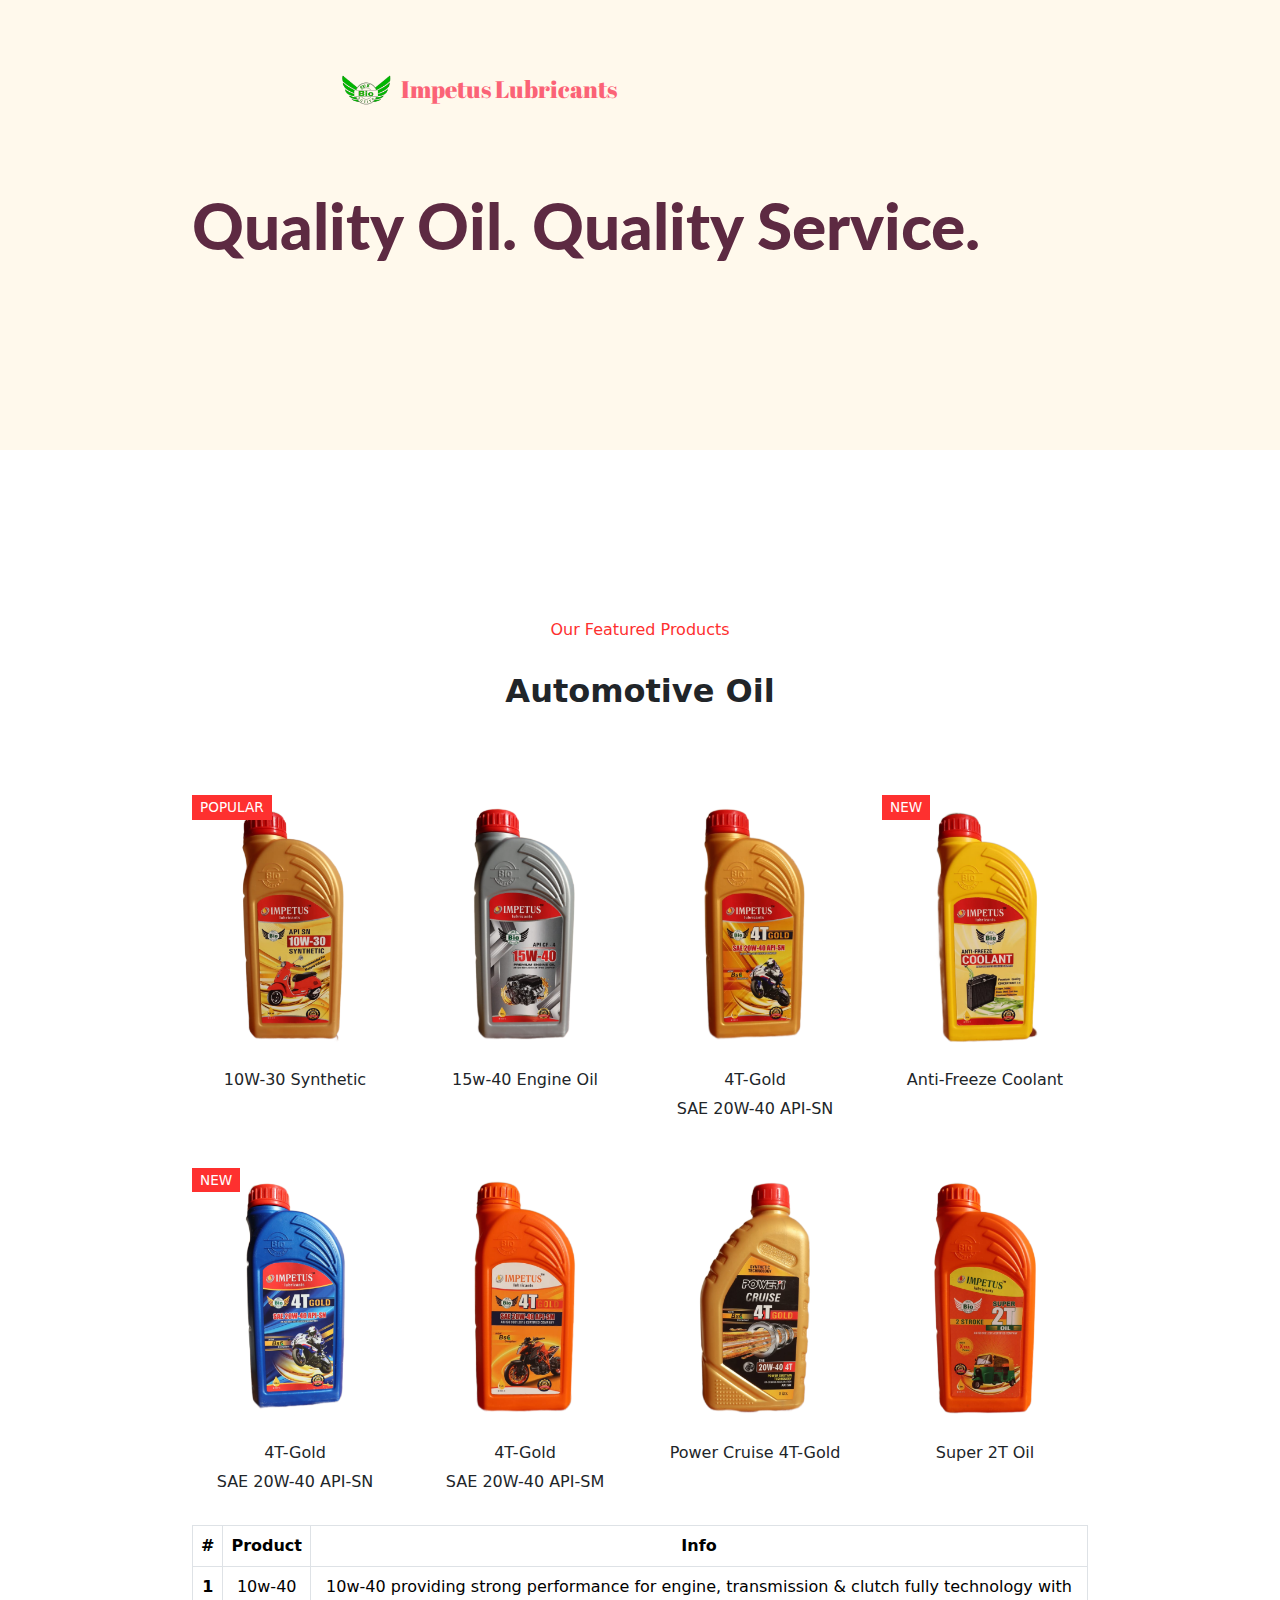
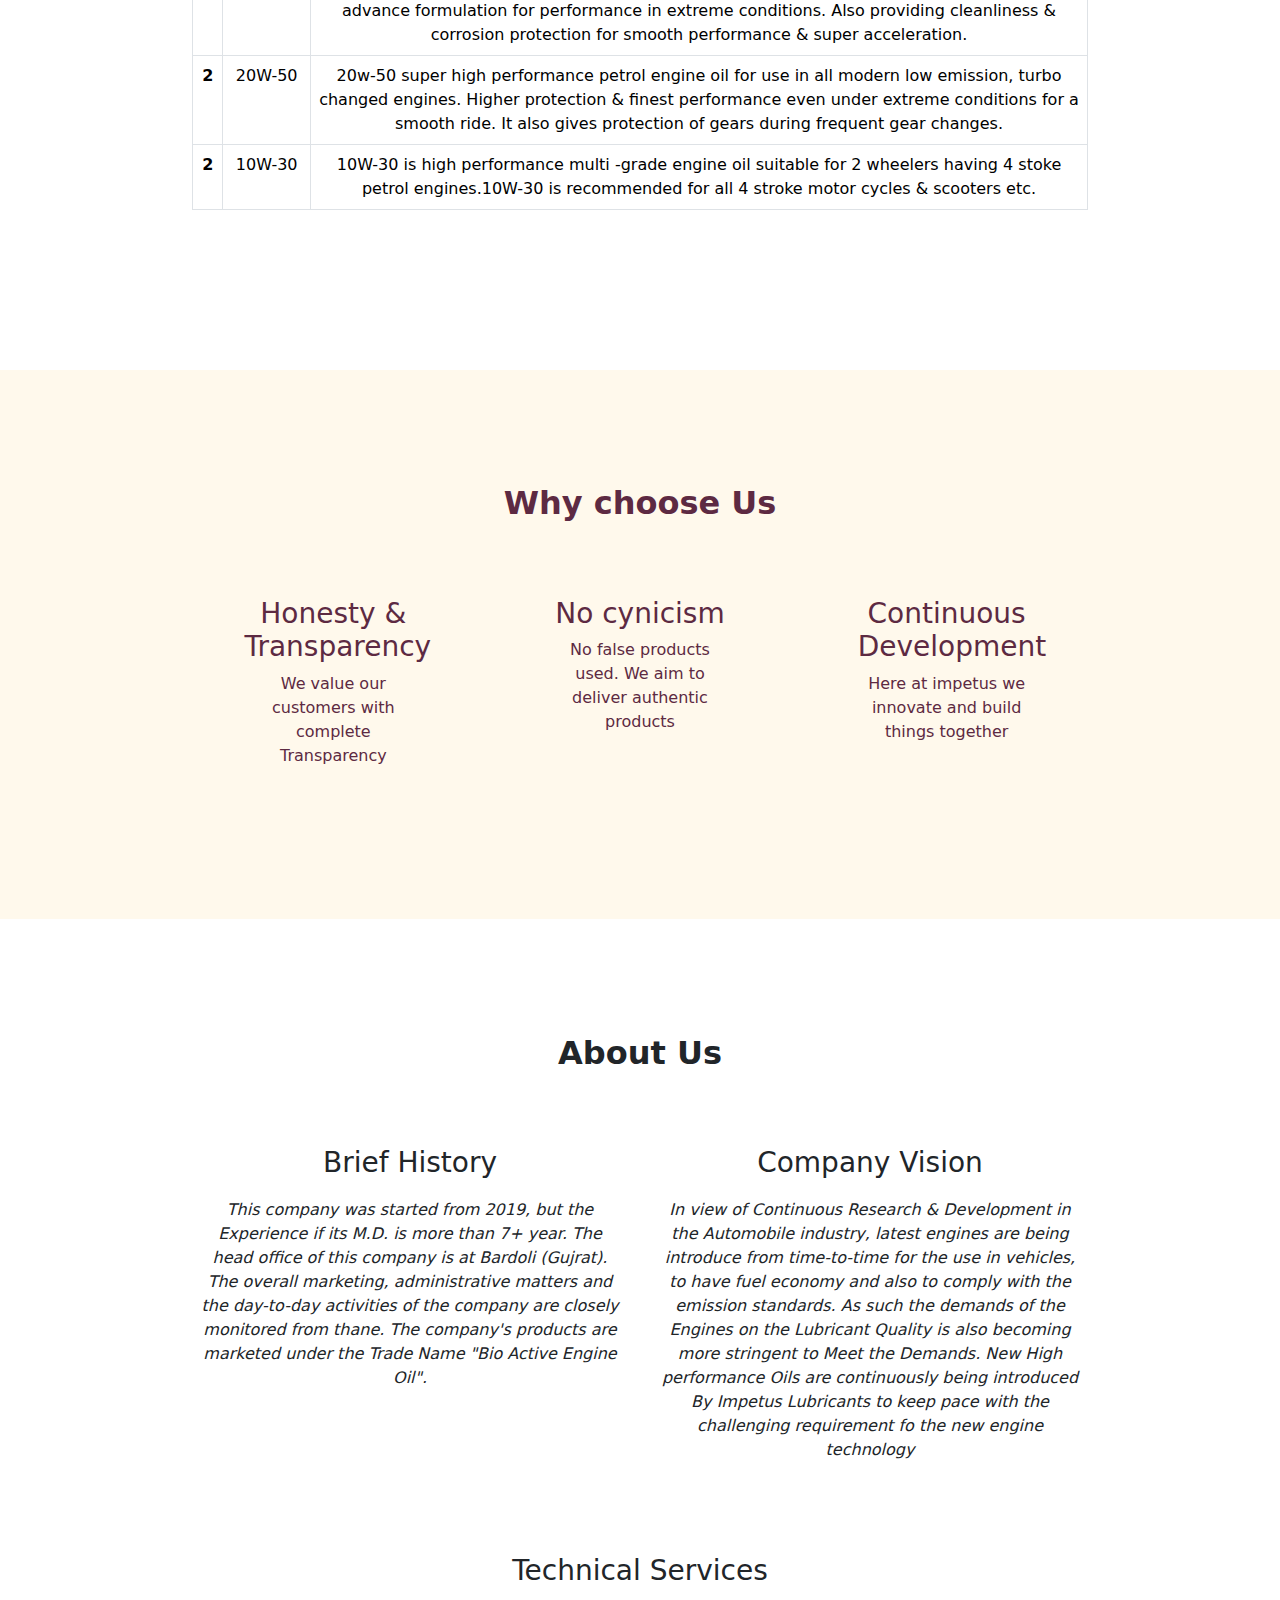
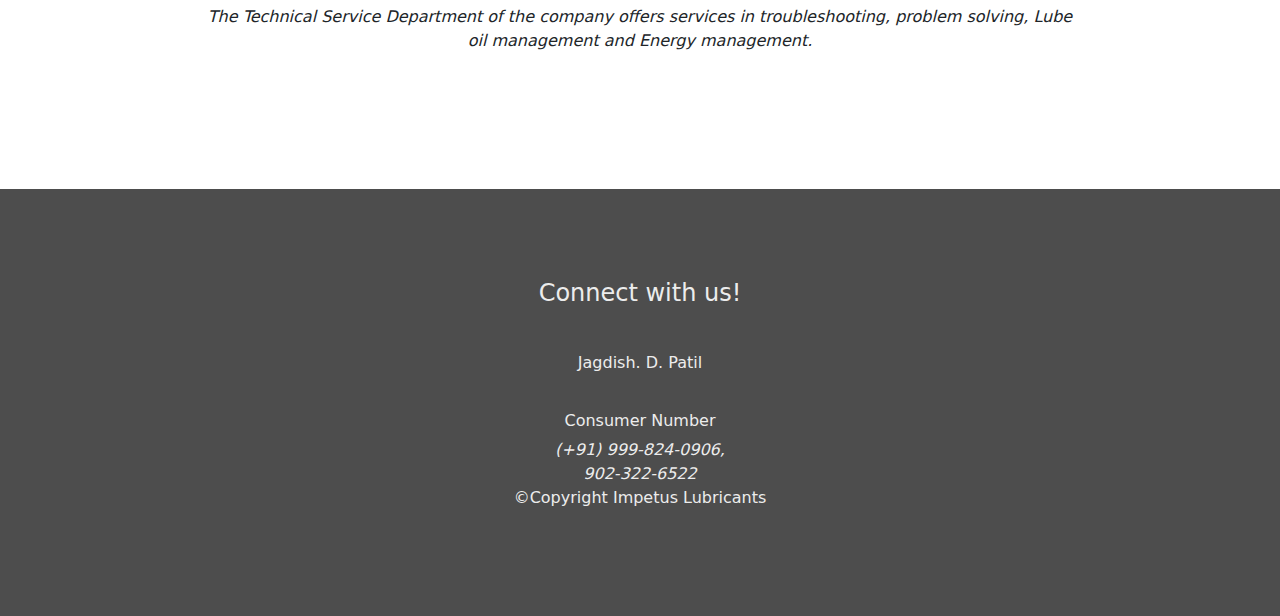
==== index.html @ 3443af62 "changed table" ====
<!DOCTYPE html>
<html lang="en">

<head>
  <meta charset="UTF-8">
  <meta http-equiv="X-UA-Compatible" content="IE=edge">
  <meta name="viewport" content="width=device-width, initial-scale=1.0">

  <!-- Favicon -->
  <link rel="shortcut icon" type="ico" href="./images/logo/favicon.ico" />
  <!-- Bootstrap -->
  <link rel="stylesheet" href="https://cdn.jsdelivr.net/npm/bootstrap@5.2.1/dist/css/bootstrap.min.css">
  <script src="https://cdn.jsdelivr.net/npm/bootstrap@5.2.1/dist/js/bootstrap.bundle.min.js"
    integrity="sha384-u1OknCvxWvY5kfmNBILK2hRnQC3Pr17a+RTT6rIHI7NnikvbZlHgTPOOmMi466C8"
    crossorigin="anonymous"></script>

  <!-- fontawesome -->
  <link rel="stylesheet" href="https://cdnjs.cloudflare.com/ajax/libs/font-awesome/6.2.0/css/all.min.css"
    integrity="sha512-xh6O/CkQoPOWDdYTDqeRdPCVd1SpvCA9XXcUnZS2FmJNp1coAFzvtCN9BmamE+4aHK8yyUHUSCcJHgXloTyT2A=="
    crossorigin="anonymous" referrerpolicy="no-referrer" />


  <!-- Google Fonts -->
  <link rel="preconnect" href="https://fonts.googleapis.com">
  <link rel="preconnect" href="https://fonts.gstatic.com" crossorigin>
  <link
    href="https://fonts.googleapis.com/css2?family=Abril+Fatface&family=Lato:ital,wght@0,400;0,900;1,700;1,900&display=swap"
    rel="stylesheet">

  <!-- Css -->
  <link rel="stylesheet" href="css/style.css">

  <!-- Title -->
  <title>Impetus Lubricants</title>
</head>

<body>
  <!-- Title Section -->
  <section class="colored-section" id="title">
    <!-- NavBar -->
    <div class="container-fluid title-container">
      <nav class="navbar navbar-expand-lg row">
        <div class="col-md-8 col-10">
          <a class="navbar-brand" href="#">
            <img class="logo" src="images/logo/removedbg_impetus.png" alt="Logo" width="50" height="50"
              class="d-inline-block align-text-top">
            Impetus Lubricants
          </a>
        </div>
        <div class="col-md-4 col-2">
          <button class="navbar-toggler" type="button" data-bs-toggle="collapse"
            data-bs-target="#navbarSupportedContent" aria-controls="navbarSupportedContent" aria-expanded="false"
            aria-label="Toggle navigation">
            <span class="navbar-toggler-icon"></span>
          </button>
        </div>
        <div class="collapse navbar-collapse" id="navbarSupportedContent">
          <ul class="navbar-nav ms-auto " href="#">
            <!-- <li class="nav-item">
              <a class="nav-link medium-headings" href="./subpages/allProducts.html">All Products</a>
            </li> -->
            <li class="nav-item">
              <a class="nav-link" href="#about">About Us</a>
            </li>
            <li class="nav-item">
              <a class="nav-link" href="#footer">Contact</a>
            </li>
          </ul>
        </div>
      </nav>
    </div>

    <div id="head" class="container-fluid">
      <!-- Headline -->
      <div class="row">
        <div id="titleLine" class="col-md-12 big-headings">Quality Oil. Quality Service.</div>
      </div>
    </div>
  </section>

  <!-- Products -->
  <section class="section-products" id="products">
    <!-- vehicles -->
    <div id="auto" class="container-fluid vehicles">
      <div class="row justify-content-center text-center">
        <div class="col-md-8 col-lg-6">
          <div class="header">
            <h3>Our Featured Products</h3>
            <h2 class="medium-headings title-headings">Automotive Oil</h2>
          </div>
        </div>
      </div>
      <div class="row product-section">
        <!-- Single Product -->
        <div class="col-md-6 col-lg-3 col-xl-3 col-6">
          <div id="product-1" class="single-product">
            <div class="part-1">
              <span class="new">Popular</span>
            </div>
            <div class="part-2">
              <h3 class="product-title">10W-30 Synthetic</h3>
              <!-- <h4 class="product-old-price">$79.99</h4>
              <h4 class="product-price">$49.99</h4> -->
            </div>
          </div>
        </div>

        <!-- Single Product -->
        <div class="col-md-6 col-lg-3 col-xl-3 col-6">
          <div id="product-2" class="single-product">
            <div class="part-1">

            </div>
            <div class="part-2">
              <h3 class="product-title">15w-40 Engine Oil</h3>
              <!-- <h4 class="product-price">$49.99</h4> -->
            </div>
          </div>
        </div>

        <!-- Single Product -->
        <div class="col-md-6 col-lg-3 col-xl-3 col-6">
          <div id="product-3" class="single-product">
            <div class="part-1">
              <!-- <img class = "card-img" src="images/products/4T gold.jpg" alt=""> -->
            </div>
            <div class="part-2">
              <h3 class="product-title">4T-Gold</h3>
              <!-- <h4 class="product-old-price">$79.99</h4> -->
              <h4 class="product-price">SAE 20W-40 API-SN</h4>
            </div>
          </div>
        </div>

        <!-- Single Product -->
        <div class="col-md-6 col-lg-3 col-xl-3 col-6">
          <div id="product-4" class="single-product">
            <div class="part-1">
              <span class="new">new</span>

            </div>
            <div class="part-2">
              <h3 class="product-title">Anti-Freeze Coolant</h3>
              <!-- <h4 class="product-price">$49.99</h4> -->
            </div>
          </div>
        </div>

        <!-- Single Product -->
        <div class="col-md-6 col-lg-3 col-xl-3 col-6">
          <div id="product-5" class="single-product">
            <div class="part-1">
              <span class="new">new</span>

            </div>
            <div class="part-2">
              <h3 class="product-title">4T-Gold</h3>
              <h4 class="product-price">SAE 20W-40 API-SN</h4>
            </div>
          </div>
        </div>

        <!-- Single Product -->
        <div class="col-md-6 col-lg-3 col-xl-3 col-6">
          <div id="product-6" class="single-product">
            <div class="part-1">

            </div>
            <div class="part-2">
              <h3 class="product-title">4T-Gold</h3>
              <h4 class="product-price">SAE 20W-40 API-SM</h4>
            </div>
          </div>
        </div>

        <!-- Single Product -->
        <div class="col-md-6 col-lg-3 col-xl-3 col-6">
          <div id="product-7" class="single-product">
            <div class="part-1">

            </div>
            <div class="part-2">
              <h3 class="product-title">Power Cruise 4T-Gold</h3>
              <!-- <h4 class="product-price">$49.99</h4> -->
            </div>
          </div>
        </div>

        <!-- Single Product -->
        <div class="col-md-6 col-lg-3 col-xl-3 col-6">
          <div id="product-8" class="single-product">
            <div class="part-1">

            </div>
            <div class="part-2">
              <h3 class="product-title">Super 2T Oil</h3>
              <!-- <h4 class="product-price">$49.99</h4>/ -->
            </div>
          </div>
        </div>


      </div>
      
      <div class="noImgProducts">
        <table class="table table-bordered">
          <thead>
            <tr>
              <th scope="col">#</th>
              <th scope="col">Product</th>
              <th scope="col">Info</th>
              
            </tr>
          </thead>
          <tbody>
            <tr>
              <th scope="row">1</th>
              <td>10w-40</td>
              <td>10w-40 providing strong performance for engine,
                transmission & clutch fully technology with advance
                formulation for performance in extreme conditions.
                Also providing cleanliness & corrosion protection for
                smooth performance & super acceleration. </td>
              
            </tr>
            <tr>
              <th scope="row">2</th>
              <td>20W-50</td>
              <td>20w-50 super high performance petrol engine oil for
                use in all modern low emission, turbo changed
                engines. Higher protection & finest performance
                even under extreme conditions for a smooth ride. It
                also gives protection of gears during frequent gear
                changes.</td>
              
            </tr>
            <tr>
              <th scope="row">2</th>
              <td>10W-30</td>
              <td>10W-30 is high performance multi -grade engine oil
                suitable for 2 wheelers having 4 stoke petrol
                engines.10W-30 is recommended for all 4 stroke
                motor cycles & scooters etc.
                </td>
              
            </tr>
          
          </tbody>
        </table>
      </div>
  </section>

  <!-- Features -->
  <section class="colored-section" id="features">
    <div class="container-fluid">
      <div class="row">
        <h2 class="medium-headings title-headings">Why choose Us</h2>
      </div>
      <div class="row">
        <div class="feature-box col-md-4">
          <i class="fa-solid fa-handshake features-icon fa-4x"></i>
          <h3 class="feature-title feature-heading">Honesty & Transparency</h3>
          <p>We value our customers with complete Transparency</p>
        </div>
        <div class="feature-box col-md-4 ">
          <i class="fa-solid fa-circle-check features-icon fa-4x"></i>
          <h3 class="feature-title feature-heading">No cynicism</h3>
          <p>No false products used. We aim to deliver authentic products</p>
        </div>
        <div class="feature-box col-md-4">
          <i class="fa-solid fa-recycle features-icon fa-4x"></i>
          <h3 class="feature-title feature-heading">Continuous Development</h3>
          <p>Here at impetus we innovate and build things together</p>
        </div>
      </div>
    </div>

  </section>

  <!-- About Us -->

  <section class="white-section" id="about">
    <div class="container-fluid">
      <h2 class="medium-headings title-headings">About Us</h2>
      <div class="row">
        <div class="about-box col-md-6">
          <h3 class="about-title">Brief History</h3>
          <em>This company was started from 2019, but the Experience if its M.D. is more than 7+ year. The head office
            of this company is at Bardoli (Gujrat). The overall marketing, administrative matters and the day-to-day
            activities of the company are closely monitored from thane. The company's products are marketed under the
            Trade Name "Bio Active Engine Oil".
          </em>
        </div>
        <div class="about-box col-md-6">
          <h3 class="about-title">Company Vision</h3>
          <em>
            In view of Continuous Research & Development in the Automobile industry, latest engines are being introduce
            from time-to-time for the use in vehicles, to have fuel economy and also to comply with the emission
            standards. As such the demands of the Engines on the Lubricant Quality is also becoming more stringent to
            Meet the Demands. New High performance Oils are continuously being introduced By Impetus Lubricants to keep
            pace with the challenging requirement fo the new engine technology
          </em>
        </div>
        <div class="about-box col-md-12">
          <h3 class="about-title">Technical Services</h3>
          <em>
            The Technical Service Department of the company offers services in troubleshooting, problem solving, Lube
            oil management and Energy management.
          </em>
        </div>
      </div>
    </div>
  </section>


  <!-- Footer -->

  <footer id="footer">
    <div class="container-fluid">
      <h4>Connect with us!</h4>
      <div class="mdname">Jagdish. D. Patil</div>
        <div class="phone">
          <h6>Consumer Number</h2>
            <em> <i class="fa-solid fa-phone footerIco"></i>(+91) 999-824-0906, <br>902-322-6522</em>
            
        </div>

        <i class="fa-brands fa-twitter footerIco"></i>
        <i class="fa-brands fa-facebook footerIco"></i>
        <i class="fa-brands fa-instagram footerIco"></i>
        <i class="fa-solid fa-envelope footerIco"></i>
        <p>©Copyright Impetus Lubricants</p>
    </div>
  </footer>



</body>

</html>
---- css/style.css ----
body {
    text-align: center;
}

/* Navbar Brand */
.logo{
    margin: 0 10px 0 0; 
}
#logotext{
    font-family: 'Abril Fatface', cursive;
    font-size: 1.5rem;
    color: #FB6376;
    display: flex;
    justify-content: center;
    align-items: center;
}
.nav-ele{
    padding: 0;
    display: flex;
    justify-content: center;
    align-items: center;
}
.navbar-brand {
    font-family: 'Abril Fatface', cursive;
    font-size: 1.5rem;
    display: flex;
    justify-content: center;
    align-items: center;
    color: #FB6376;
}

.nav-item {
    text-align: left;
    /* padding: 0 30px 0 30px; */
    font-weight: 600;
}

/* Navbar Button */
.navbar-toggler{
    margin: 0 0 0 10px;
}

/* Headings */
.big-headings {
    font-family: 'Lato', sans-serif;
    font-weight: 900;
    font-size: 4rem;
    /* font-style: italic; */
    color: #5D2A42;
}

.medium-headings {
    font-size: 2rem;
    font-weight: 600;
}

/* Most medium headings are also title headings */
.title-headings{
    padding: 25px 10px 20px;
}

.small-headings {
    font-size: 1rem;
}

/* Title */
#title {
    height: 50vh;
    
}

#titleLine {
    text-align: left;
}

/* Head */

#head .container-fluid{
    padding: 0 15% 0;
}

/* Container */
.container-fluid {
    padding: 7% 15%;
}

#head.container-fluid{
    padding: 0 15%;
}

/* Title container-fluid */

.title-container{
    padding: 4% 15%;
}


/* Sections */
.colored-section {
    background-color: #FFF9EC;
    color: #5d2a42;
}

.white-section {
    
}

/* Products */
a,
a:hover {
    text-decoration: none;
    color: inherit;
}

.section-products {
    padding: 80px 0 54px;
}

.section-products .header {
    margin-bottom: 50px;
}

.section-products .header h3 {
    font-size: 1rem;
    color: #fe302f;
    font-weight: 500;
}
/* 
.section-products .header h2 {
font-size: 2.2rem;
font-weight: 400;
color: #444444;
} */

.section-products .single-product {
    margin-bottom: 26px;
}

.section-products .single-product .part-1 {
    position: relative;
    height: 290px;
    max-height: 290px;
    /* margin-bottom: 20px;  */
    overflow: hidden;
}

.section-products .single-product .part-1::before {
    position: absolute;
    content: "";
    top: 0;
    left: 0;
    width: 100%;
    height: 100%;
    z-index: -1;
    transition: all 0.3s;
}

.section-products .single-product:hover .part-1::before {
    transform: scale(1.2, 1.2);
    /*rotate(2deg)*/
}


/* PRODUCT TYPES */

.product-types {
    /* padding: 0 10% ; */
}

.section-products #product-1 .part-1::before {
    background: url(../images/products/10w-30-synthetic.png) no-repeat center;
    background-color: #ffffff;
    background-size: cover;
    transition: all 0.3s;
}

.section-products #product-2 .part-1::before {
    background: url(../images/products/15w-40-engine-oil.png) no-repeat center;
    background-size: cover;
}

.section-products #product-3 .part-1::before {
    background: url(../images/products/4t-gold-1.png) no-repeat center;
    background-size: cover;
}

.section-products #product-4 .part-1::before {
    background: url(../images/products/anti-freeze-coolant.png) no-repeat center;
    background-size: cover;
}
.section-products #product-5 .part-1::before {
    background: url(../images/products/4T-gold-2.png) no-repeat center;
    background-size: cover;
}
.section-products #product-6 .part-1::before {
    background: url(../images/products/4T-gold.png) no-repeat center;
    background-size: cover;
}
.section-products #product-7 .part-1::before {
    background: url(../images/products/power-cruise-oil-20w-40-40t.png) no-repeat center;
    background-size: cover;
}
.section-products #product-8 .part-1::before {
    background: url(../images/products/super-2t-oil.png) no-repeat center;
    background-size: cover;
}

.section-products .single-product .part-1 .discount,
.section-products .single-product .part-1 .new {
    position: absolute;
    top: 15px;
    left: 20px;
    color: #ffffff;
    background-color: #fe302f;
    padding: 2px 8px;
    text-transform: uppercase;
    font-size: 0.85rem;
}

.section-products .single-product .part-1 .new {
    left: 0;
    /* background-color: #444444; */
}

.section-products .single-product .part-2 .product-title {
    font-size: 1rem;
    margin-top: 0;
}

.section-products .single-product .part-2 h4 {
    display: inline-block;
    font-size: 1rem;
}

.section-products .single-product .part-2 .product-old-price {
    position: relative;
    padding: 0 7px;
    margin-right: 2px;
    opacity: 0.6;
}

.section-products .single-product .part-2 .product-old-price::after {
    position: absolute;
    content: "";
    top: 50%;
    left: 0;
    width: 100%;
    height: 1px;
    background-color: #ffffff;
    transform: translateY(-50%);
}


/* Features */
.features-icon {
    transition: 0.3s;
}
.features-icon {
    color: #5d2a42;
}
.features-icon:hover {
    color: #a56283;

}

.feature-box {
    padding: 5% 7%;
}

/* ABOUT US */
#about{}

.about-box{
    /* margin: 2%; */
    padding: 5% 2%;
}

.about-title{
    padding: 0 0 10px;
}

.mdname{
    padding: 4%;
}


/* Footer */
#footer {
    background-color: #4d4d4d;
    color: #ececec;
}

.footerIco {
    /* display: flex;
    justify-content: space-between; */
}

/* Mobile first view */
@media screen and (max-width: 770px) {
    .navbar-brand {
        font-size: 1.5rem;

    }
    .title-container{
        padding: 6% 15%;
    }
    
    .big-headings {
        font-size: 2.2rem;
    }
    
    .feature-box{
        padding: 10% 13%;
    }

    .about-box{
        padding: 10% 5%;
    }
}
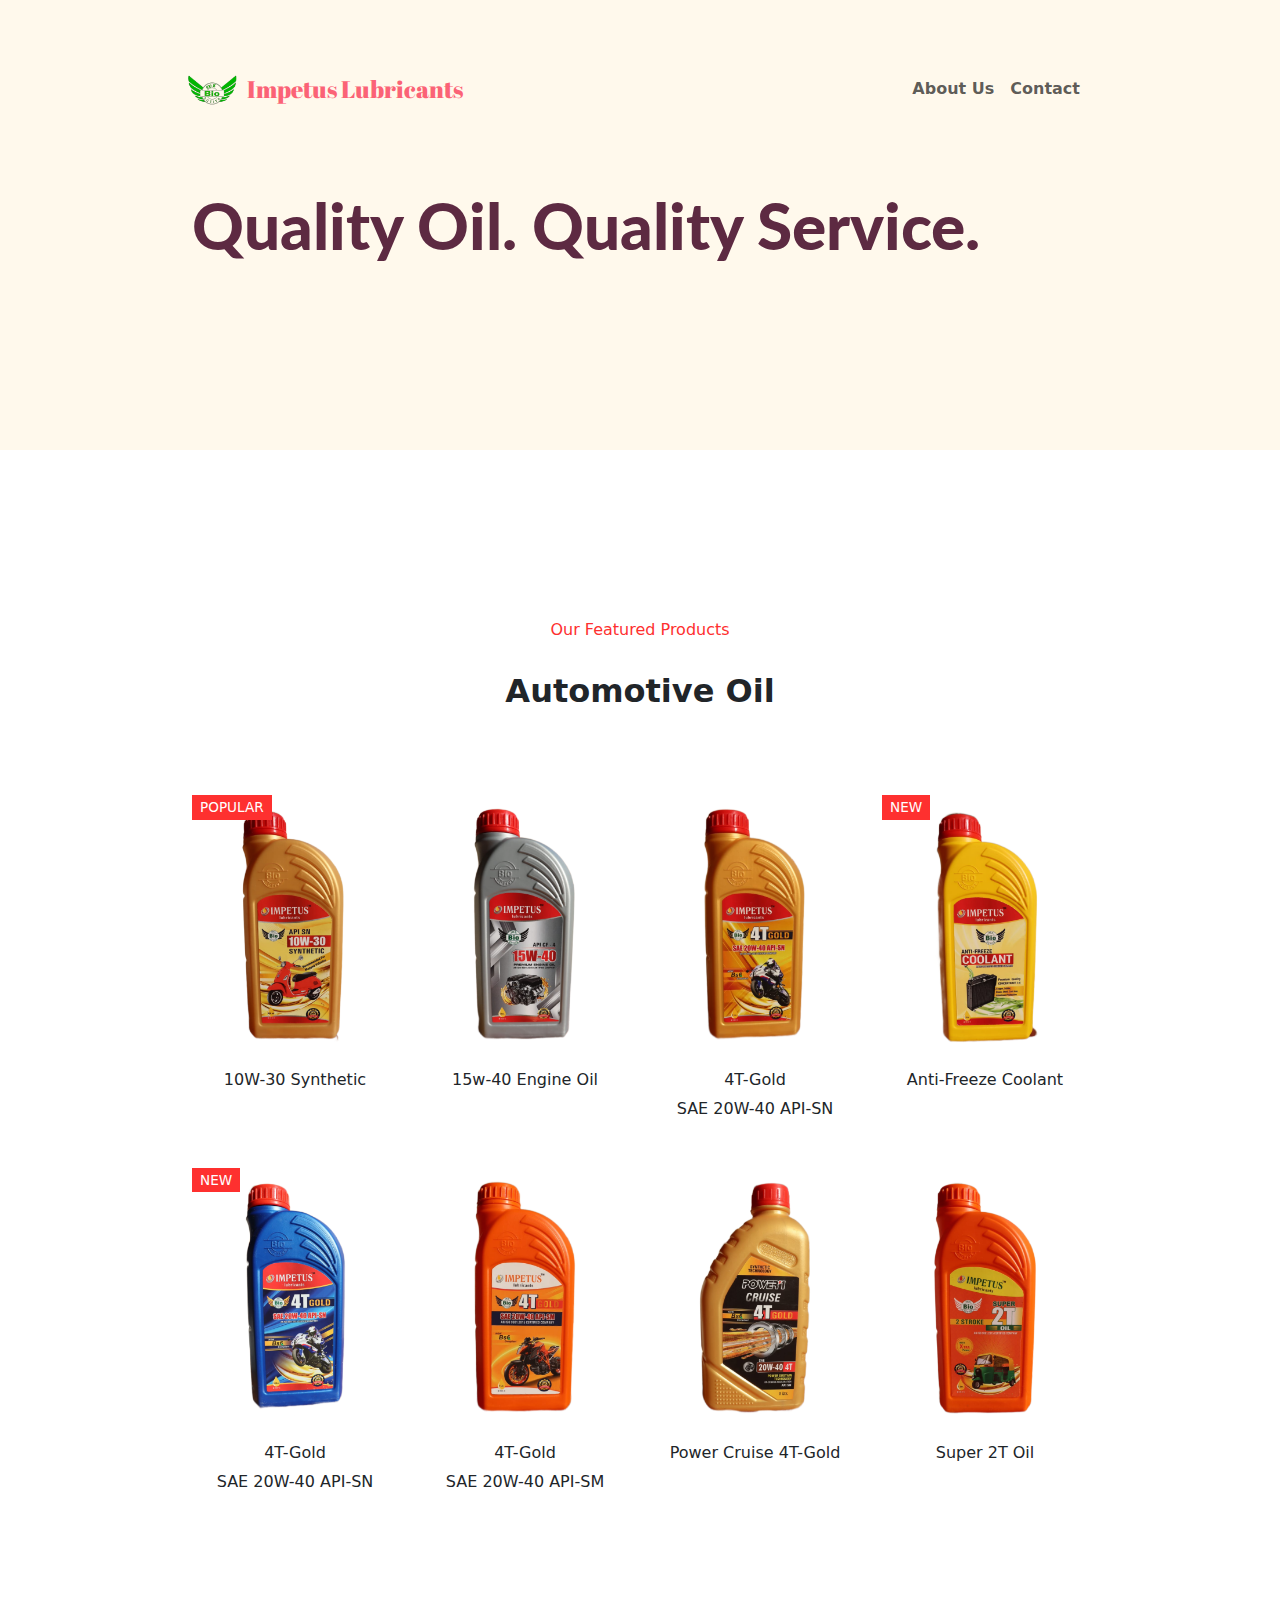
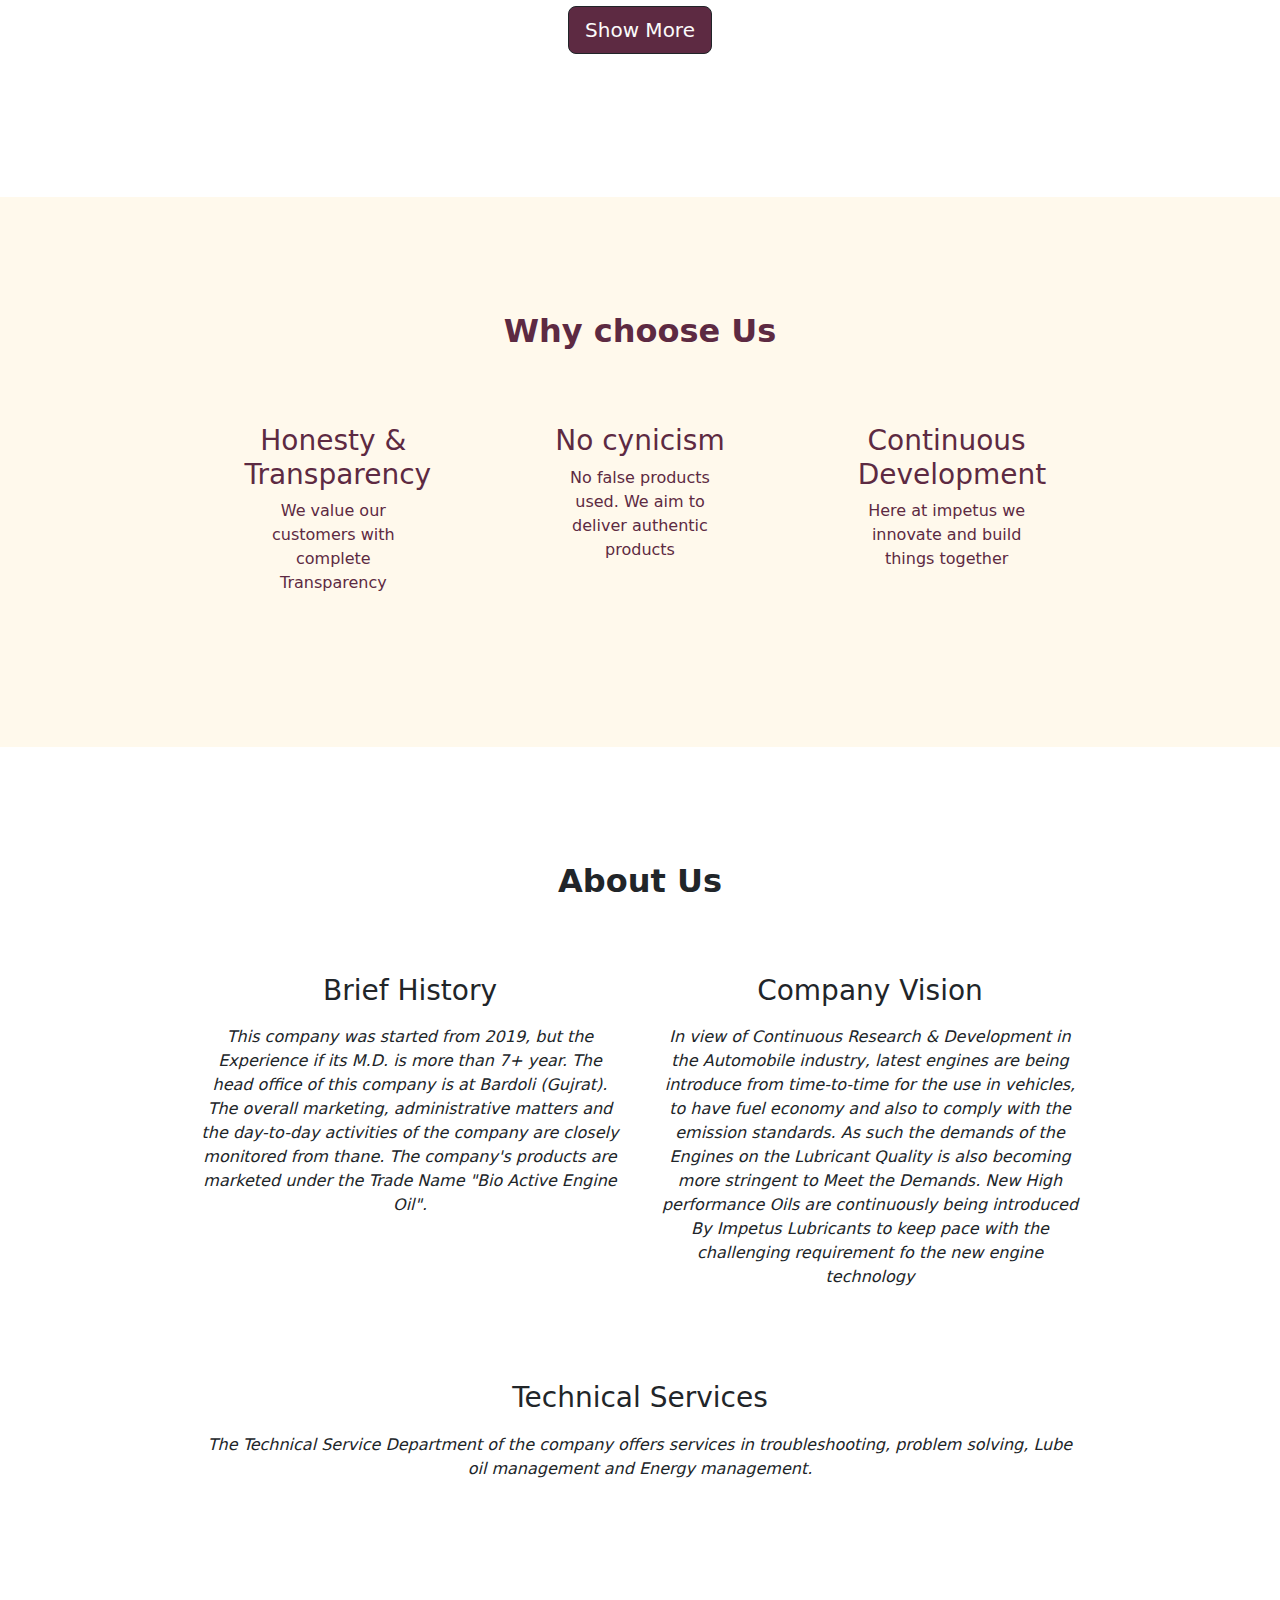
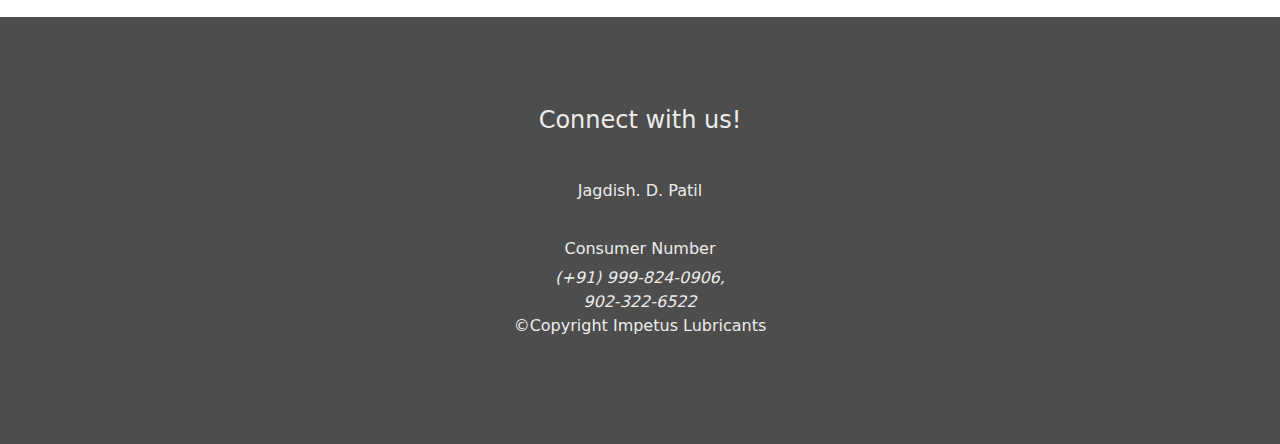
==== commit 4ec11c86: "styled product table and added a collapse button" ====
--- a/index.html
+++ b/index.html
@@ -40,7 +40,7 @@
     <!-- NavBar -->
     <div class="container-fluid title-container">
       <nav class="navbar navbar-expand-lg row">
-        <div class="col-md-8 col-10">
+        <div class="col-md-4 col-10">
           <a class="navbar-brand" href="#">
             <img class="logo" src="images/logo/removedbg_impetus.png" alt="Logo" width="50" height="50"
               class="d-inline-block align-text-top">
@@ -54,7 +54,7 @@
             <span class="navbar-toggler-icon"></span>
           </button>
         </div>
-        <div class="collapse navbar-collapse" id="navbarSupportedContent">
+        <div class="collapse navbar-collapse col-2" id="navbarSupportedContent">
           <ul class="navbar-nav ms-auto " href="#">
             <!-- <li class="nav-item">
               <a class="nav-link medium-headings" href="./subpages/allProducts.html">All Products</a>
@@ -198,56 +198,62 @@
             </div>
           </div>
         </div>
-
-
-      </div>
-      
-      <div class="noImgProducts">
-        <table class="table table-bordered">
-          <thead>
-            <tr>
-              <th scope="col">#</th>
-              <th scope="col">Product</th>
-              <th scope="col">Info</th>
-              
-            </tr>
-          </thead>
-          <tbody>
-            <tr>
-              <th scope="row">1</th>
-              <td>10w-40</td>
-              <td>10w-40 providing strong performance for engine,
-                transmission & clutch fully technology with advance
-                formulation for performance in extreme conditions.
-                Also providing cleanliness & corrosion protection for
-                smooth performance & super acceleration. </td>
-              
-            </tr>
-            <tr>
-              <th scope="row">2</th>
-              <td>20W-50</td>
-              <td>20w-50 super high performance petrol engine oil for
-                use in all modern low emission, turbo changed
-                engines. Higher protection & finest performance
-                even under extreme conditions for a smooth ride. It
-                also gives protection of gears during frequent gear
-                changes.</td>
-              
-            </tr>
-            <tr>
-              <th scope="row">2</th>
-              <td>10W-30</td>
-              <td>10W-30 is high performance multi -grade engine oil
-                suitable for 2 wheelers having 4 stoke petrol
-                engines.10W-30 is recommended for all 4 stroke
-                motor cycles & scooters etc.
-                </td>
-              
-            </tr>
-          
-          </tbody>
-        </table>
-      </div>
+      </div>
+
+      <!-- show more button -->
+      <button class="btn btn-dark btn-lg tablebtn" data-bs-toggle="collapse" href="#prodTable" role="button"
+      aria-expanded="false" aria-controls="prodTable">Show More</button>
+  </section>
+
+  
+  <section class="productTable" >
+    <div class="row container-fluid collapse" id="prodTable">
+      <table class="table table-bordered">
+        <thead>
+          <tr>
+            <th scope="col">#</th>
+            <th scope="col">Product</th>
+            <th scope="col">Info</th>
+
+          </tr>
+        </thead>
+        <tbody>
+          <tr>
+            <th scope="row">1</th>
+            <td>10w-40</td>
+            <td>10w-40 providing strong performance for engine,
+              transmission & clutch fully technology with advance
+              formulation for performance in extreme conditions.
+              Also providing cleanliness & corrosion protection for
+              smooth performance & super acceleration. </td>
+
+          </tr>
+          <tr>
+            <th scope="row">2</th>
+            <td>20W-50</td>
+            <td>20w-50 super high performance petrol engine oil for
+              use in all modern low emission, turbo changed
+              engines. Higher protection & finest performance
+              even under extreme conditions for a smooth ride. It
+              also gives protection of gears during frequent gear
+              changes.</td>
+
+          </tr>
+          <tr>
+            <th scope="row">2</th>
+            <td>10W-30</td>
+            <td>10W-30 is high performance multi -grade engine oil
+              suitable for 2 wheelers having 4 stoke petrol
+              engines.10W-30 is recommended for all 4 stroke
+              motor cycles & scooters etc.
+            </td>
+
+          </tr>
+
+        </tbody>
+      </table>
+    </div>
+
   </section>
 
   <!-- Features -->
@@ -319,17 +325,17 @@
     <div class="container-fluid">
       <h4>Connect with us!</h4>
       <div class="mdname">Jagdish. D. Patil</div>
-        <div class="phone">
-          <h6>Consumer Number</h2>
-            <em> <i class="fa-solid fa-phone footerIco"></i>(+91) 999-824-0906, <br>902-322-6522</em>
-            
-        </div>
-
-        <i class="fa-brands fa-twitter footerIco"></i>
-        <i class="fa-brands fa-facebook footerIco"></i>
-        <i class="fa-brands fa-instagram footerIco"></i>
-        <i class="fa-solid fa-envelope footerIco"></i>
-        <p>©Copyright Impetus Lubricants</p>
+      <div class="phone">
+        <h6>Consumer Number</h2>
+          <em> <i class="fa-solid fa-phone footerIco"></i>(+91) 999-824-0906, <br>902-322-6522</em>
+
+      </div>
+
+      <i class="fa-brands fa-twitter footerIco"></i>
+      <i class="fa-brands fa-facebook footerIco"></i>
+      <i class="fa-brands fa-instagram footerIco"></i>
+      <i class="fa-solid fa-envelope footerIco"></i>
+      <p>©Copyright Impetus Lubricants</p>
     </div>
   </footer>
 
--- a/css/style.css
+++ b/css/style.css
@@ -103,6 +103,26 @@
 
 .white-section {
     
+}
+
+/* Product Table section */
+#prodTable{
+    margin: 0;
+    text-align: left;
+}
+
+#prodTable.container-fluid{
+    padding: 7% 8%;
+}
+
+.productTable{
+    background-color: #fbfbfb;
+}
+
+.tablebtn{
+    background-color: #5d2a42;
+    color: #fbfbfb;
+    margin: 9% 0 0 0;
 }
 
 /* Products */
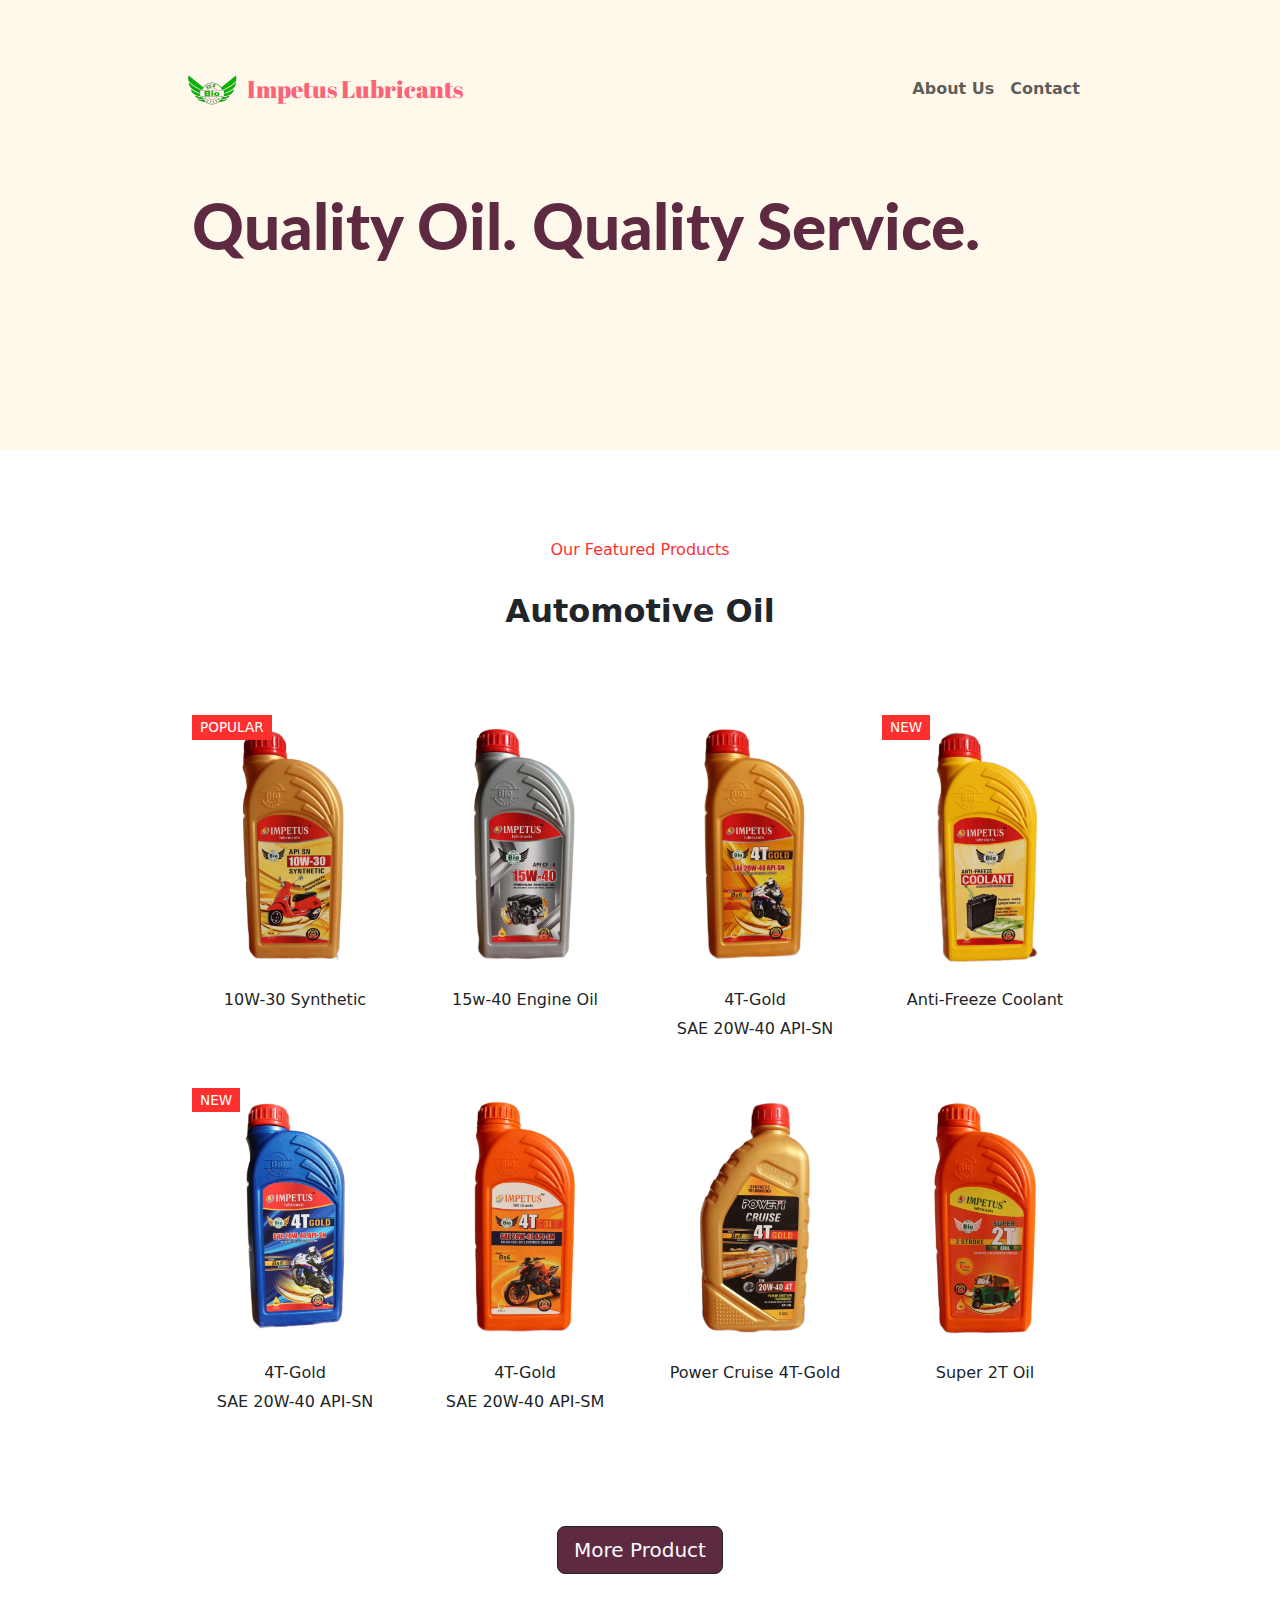
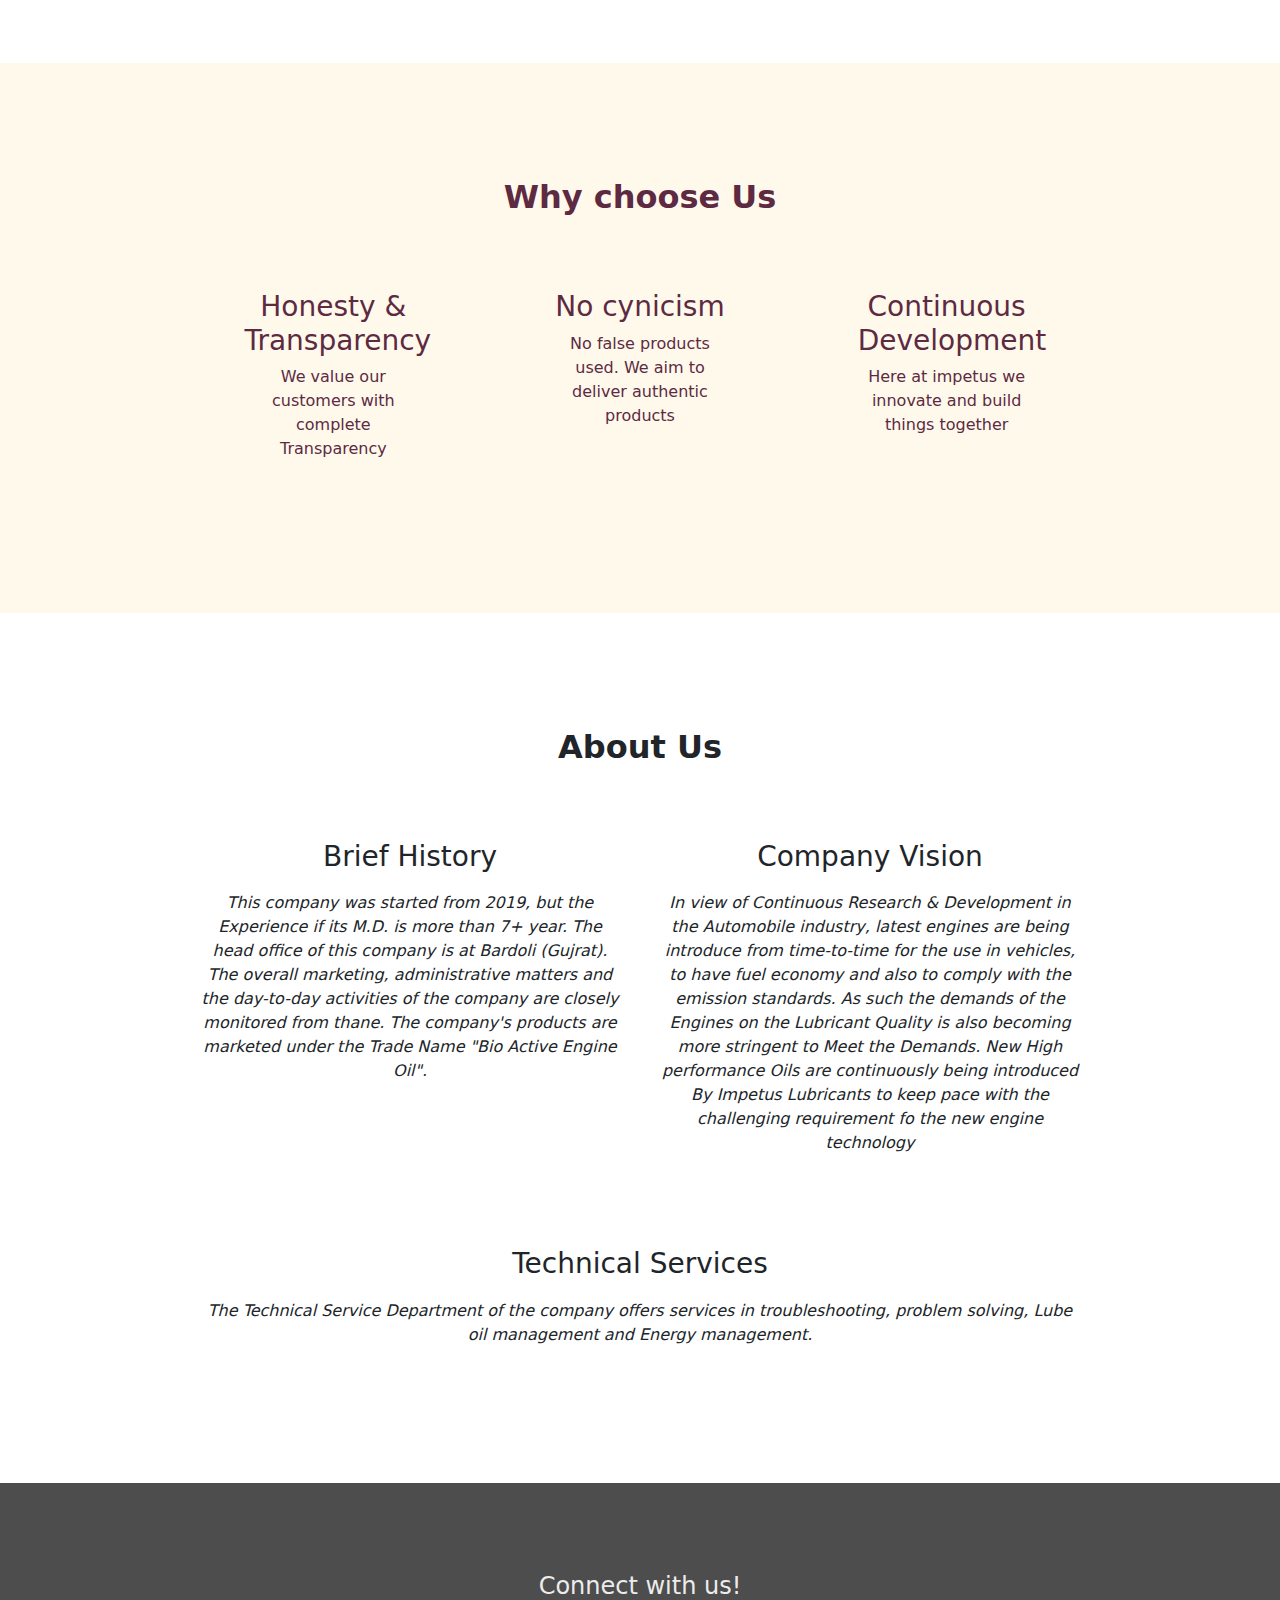
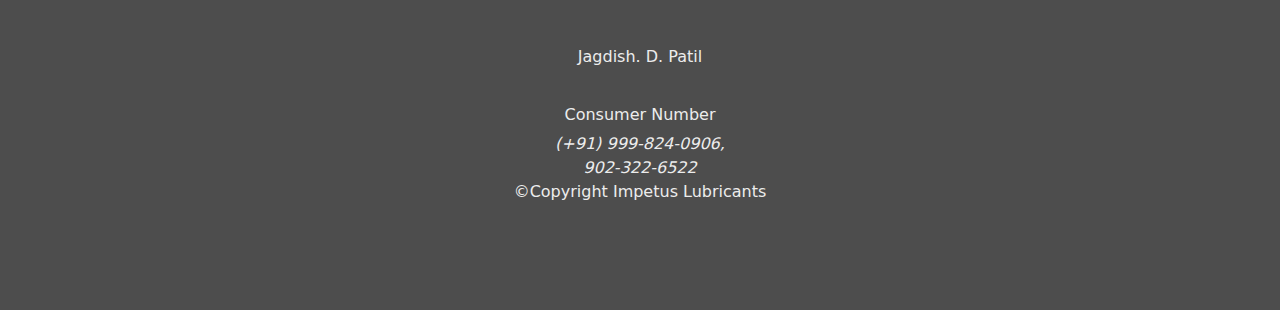
==== commit d00c44b3: "change Show more to More Products on .tablebtn" ====
--- a/index.html
+++ b/index.html
@@ -202,7 +202,7 @@
 
       <!-- show more button -->
       <button class="btn btn-dark btn-lg tablebtn" data-bs-toggle="collapse" href="#prodTable" role="button"
-      aria-expanded="false" aria-controls="prodTable">Show More</button>
+      aria-expanded="false" aria-controls="prodTable">More Product</button>
   </section>
 
   
--- a/css/style.css
+++ b/css/style.css
@@ -133,7 +133,7 @@
 }
 
 .section-products {
-    padding: 80px 0 54px;
+    /* padding: 80px 0 54px; */
 }
 
 .section-products .header {
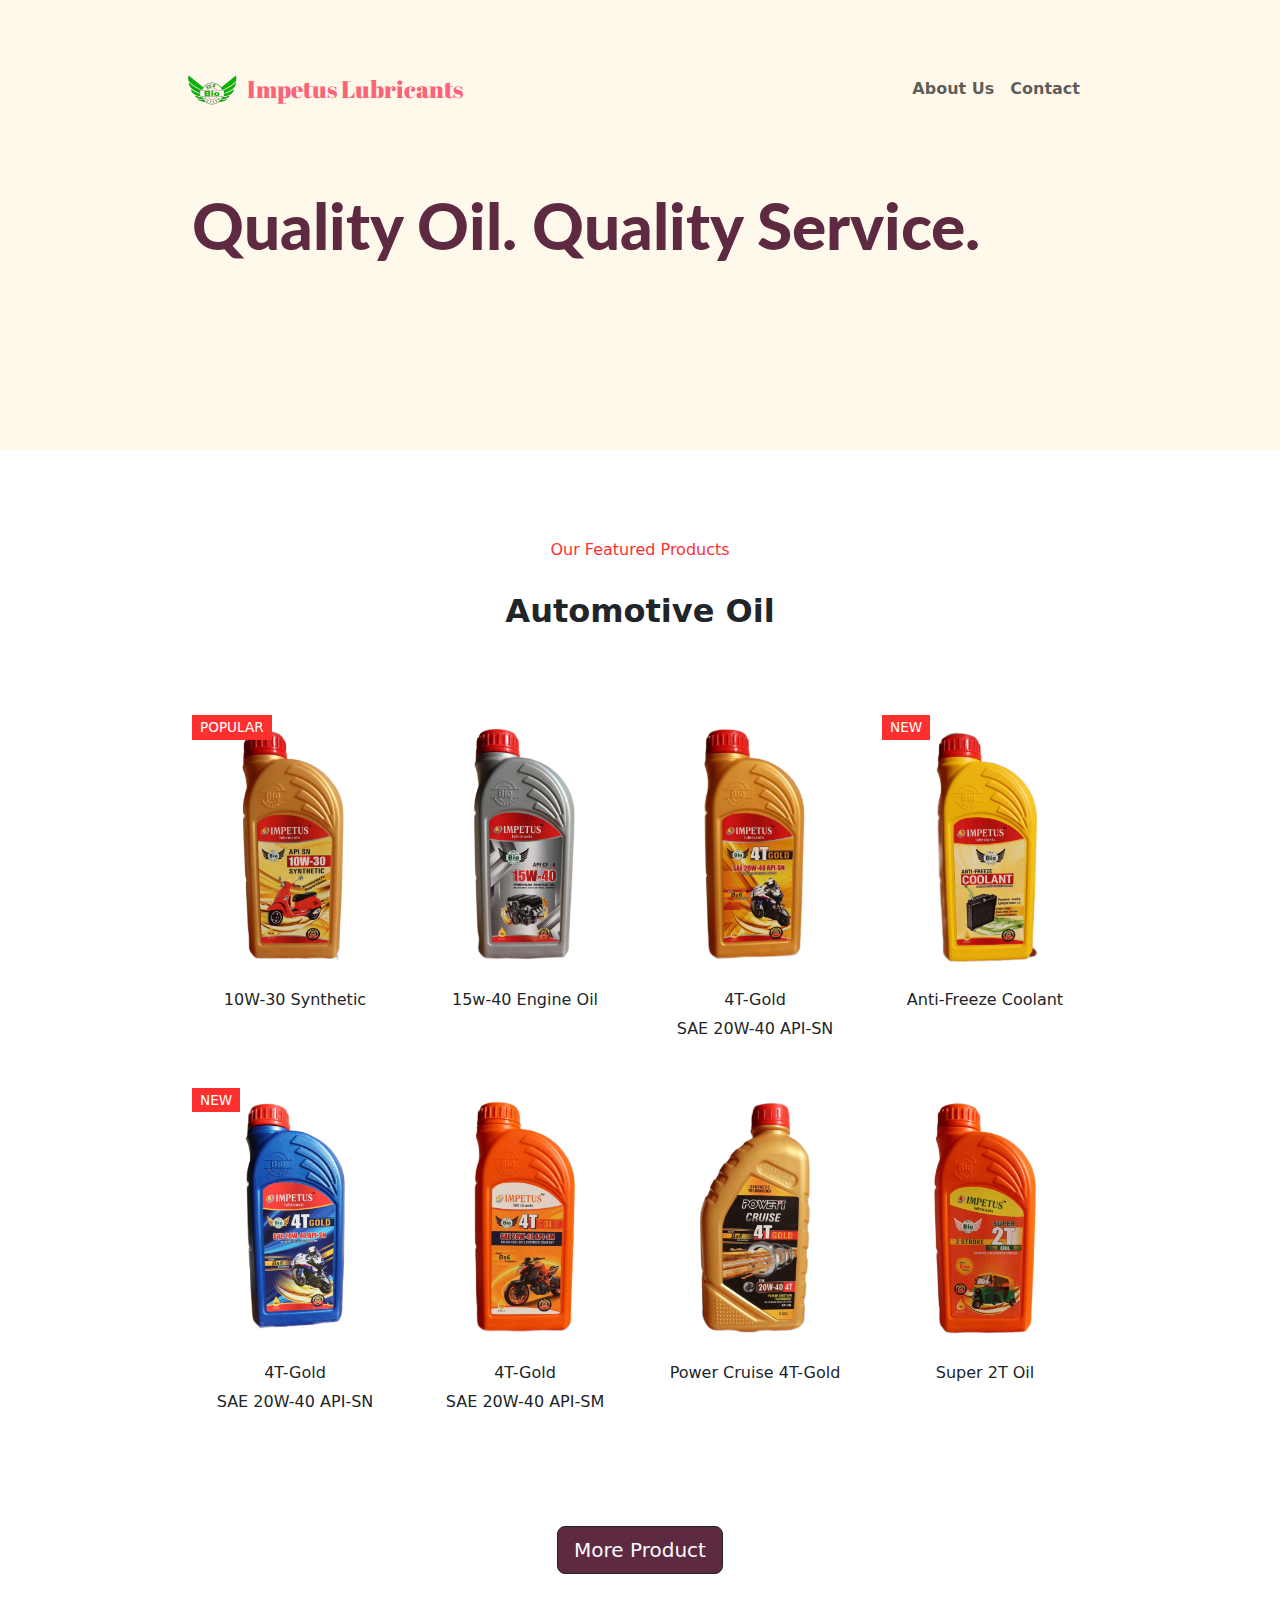
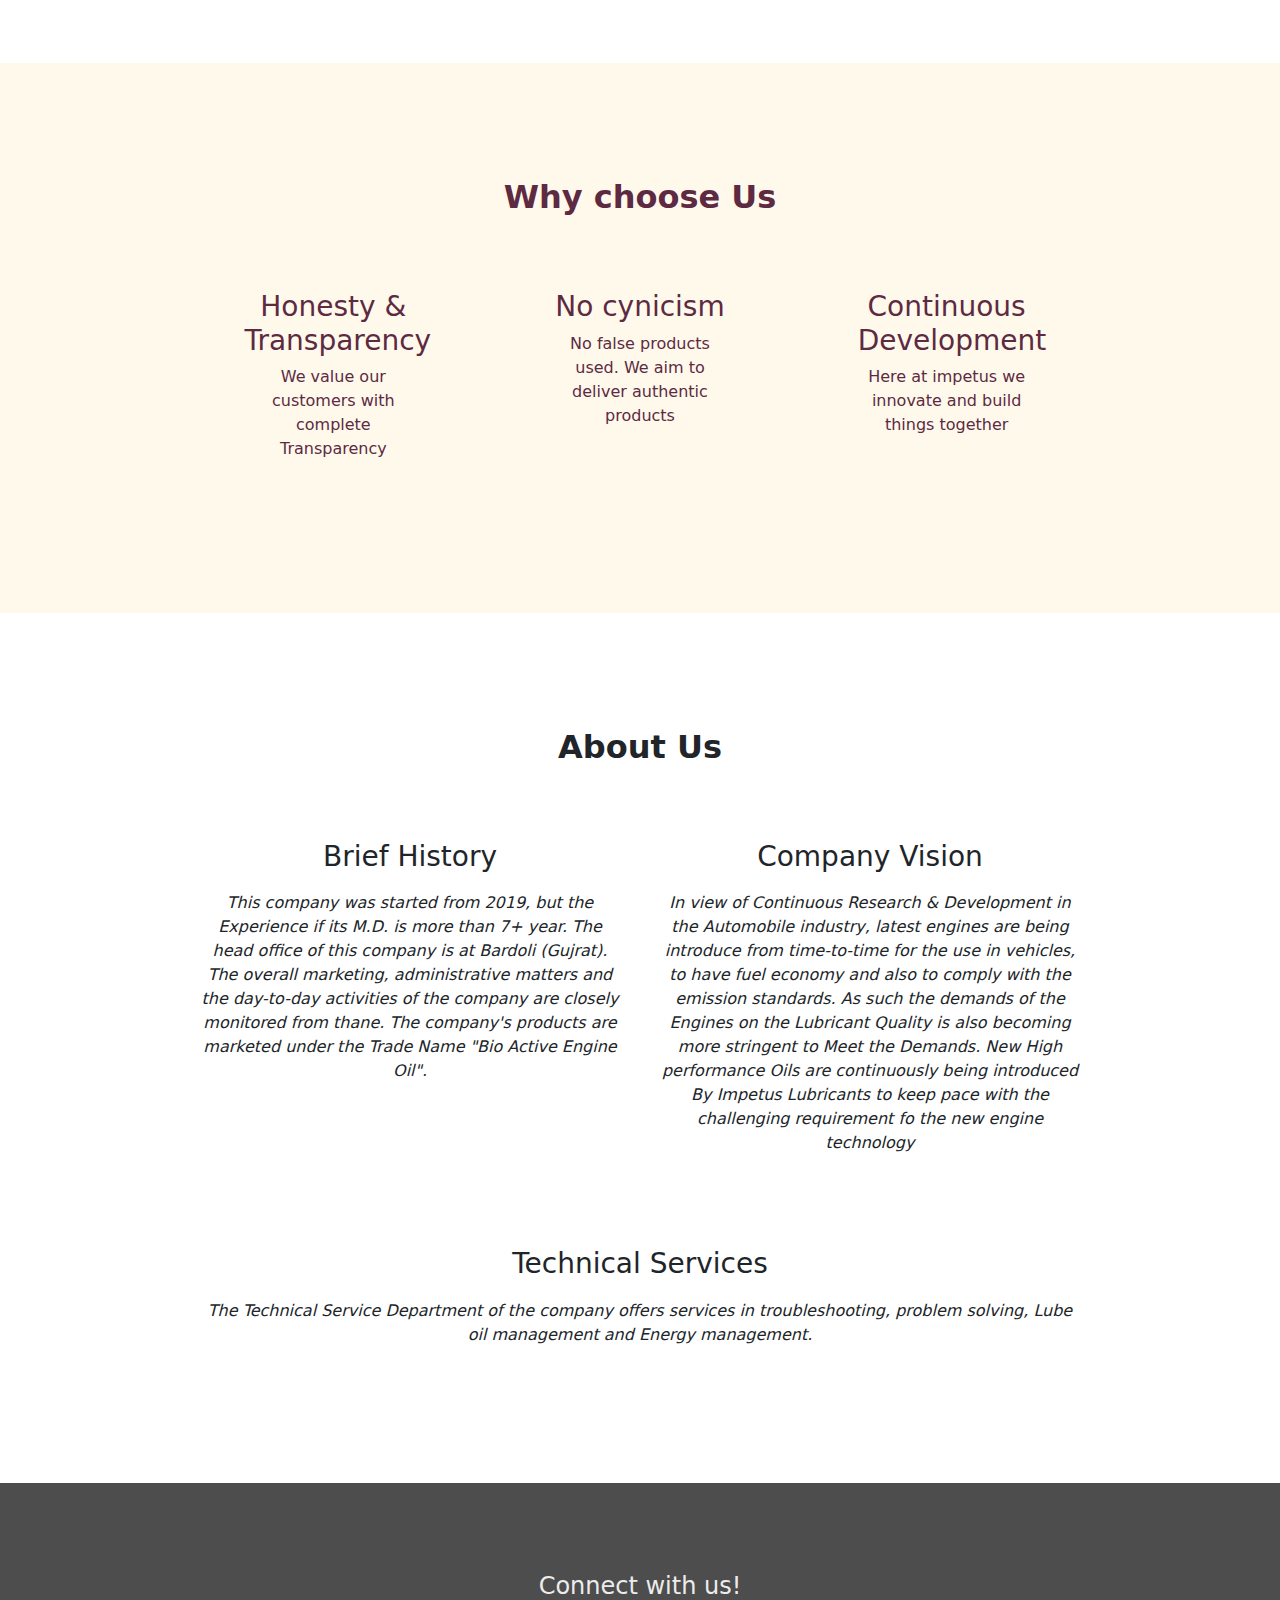
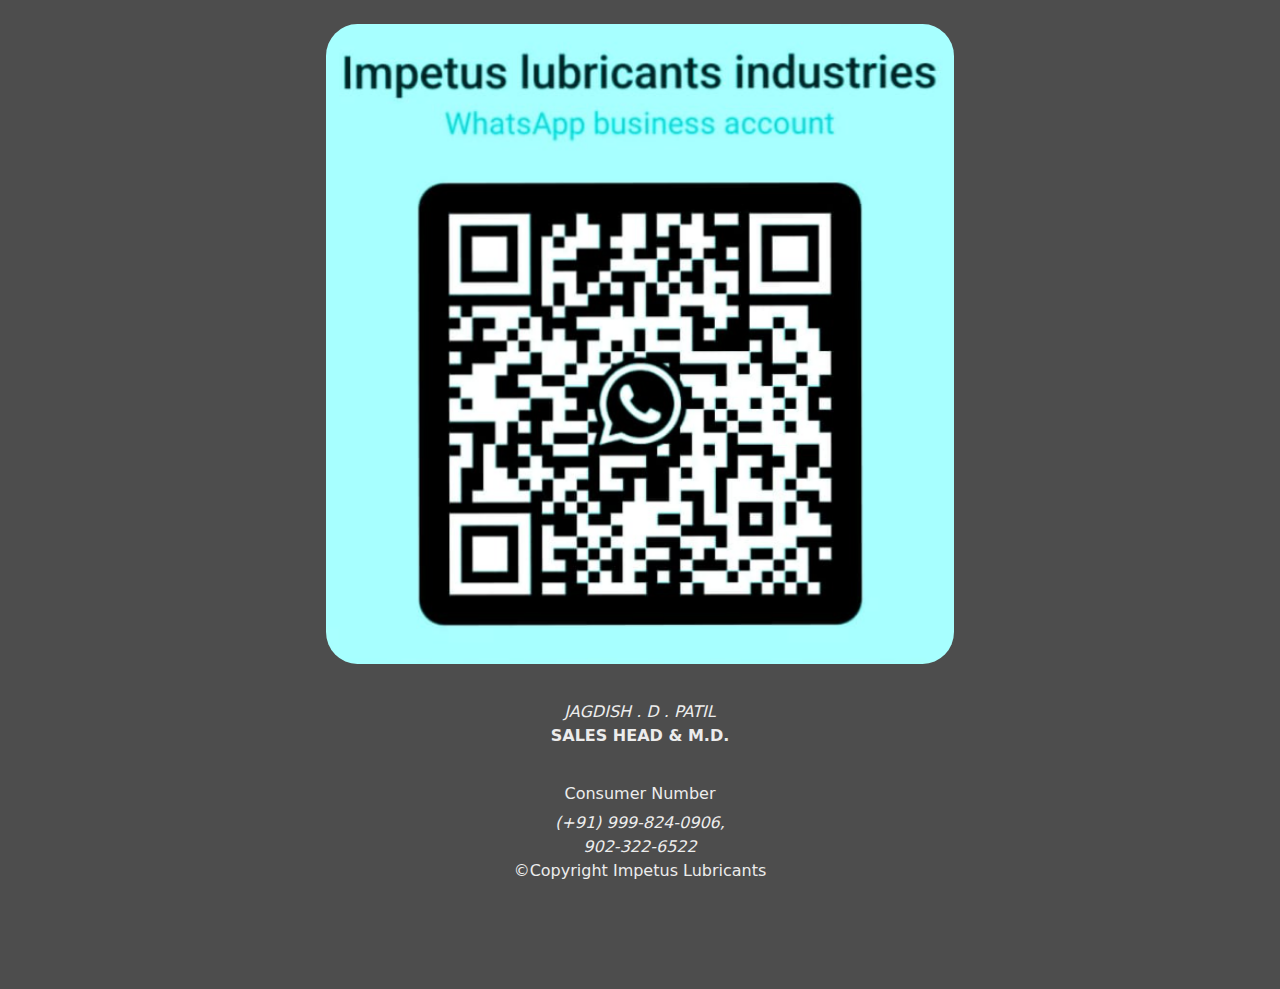
==== commit 52a76b77: "added whatsappQR image to the footer" ====
--- a/index.html
+++ b/index.html
@@ -202,11 +202,11 @@
 
       <!-- show more button -->
       <button class="btn btn-dark btn-lg tablebtn" data-bs-toggle="collapse" href="#prodTable" role="button"
-      aria-expanded="false" aria-controls="prodTable">More Product</button>
-  </section>
-
-  
-  <section class="productTable" >
+        aria-expanded="false" aria-controls="prodTable">More Product</button>
+  </section>
+
+
+  <section class="productTable">
     <div class="row container-fluid collapse" id="prodTable">
       <table class="table table-bordered">
         <thead>
@@ -322,9 +322,12 @@
   <!-- Footer -->
 
   <footer id="footer">
+
     <div class="container-fluid">
       <h4>Connect with us!</h4>
-      <div class="mdname">Jagdish. D. Patil</div>
+      <img class="whatsappQr" src="./images/whatsappQR.png" alt="" srcset="">
+      <div class="mdname"> <em> JAGDISH . D . PATIL </em> <br>
+        <b>SALES HEAD & M.D.</b></div>
       <div class="phone">
         <h6>Consumer Number</h2>
           <em> <i class="fa-solid fa-phone footerIco"></i>(+91) 999-824-0906, <br>902-322-6522</em>
--- a/css/style.css
+++ b/css/style.css
@@ -305,6 +305,13 @@
 
 
 /* Footer */
+
+.whatsappQr{
+    margin: 15px 0 0 0;
+    border-radius: 5%;
+    width: 70%;
+}
+
 #footer {
     background-color: #4d4d4d;
     color: #ececec;
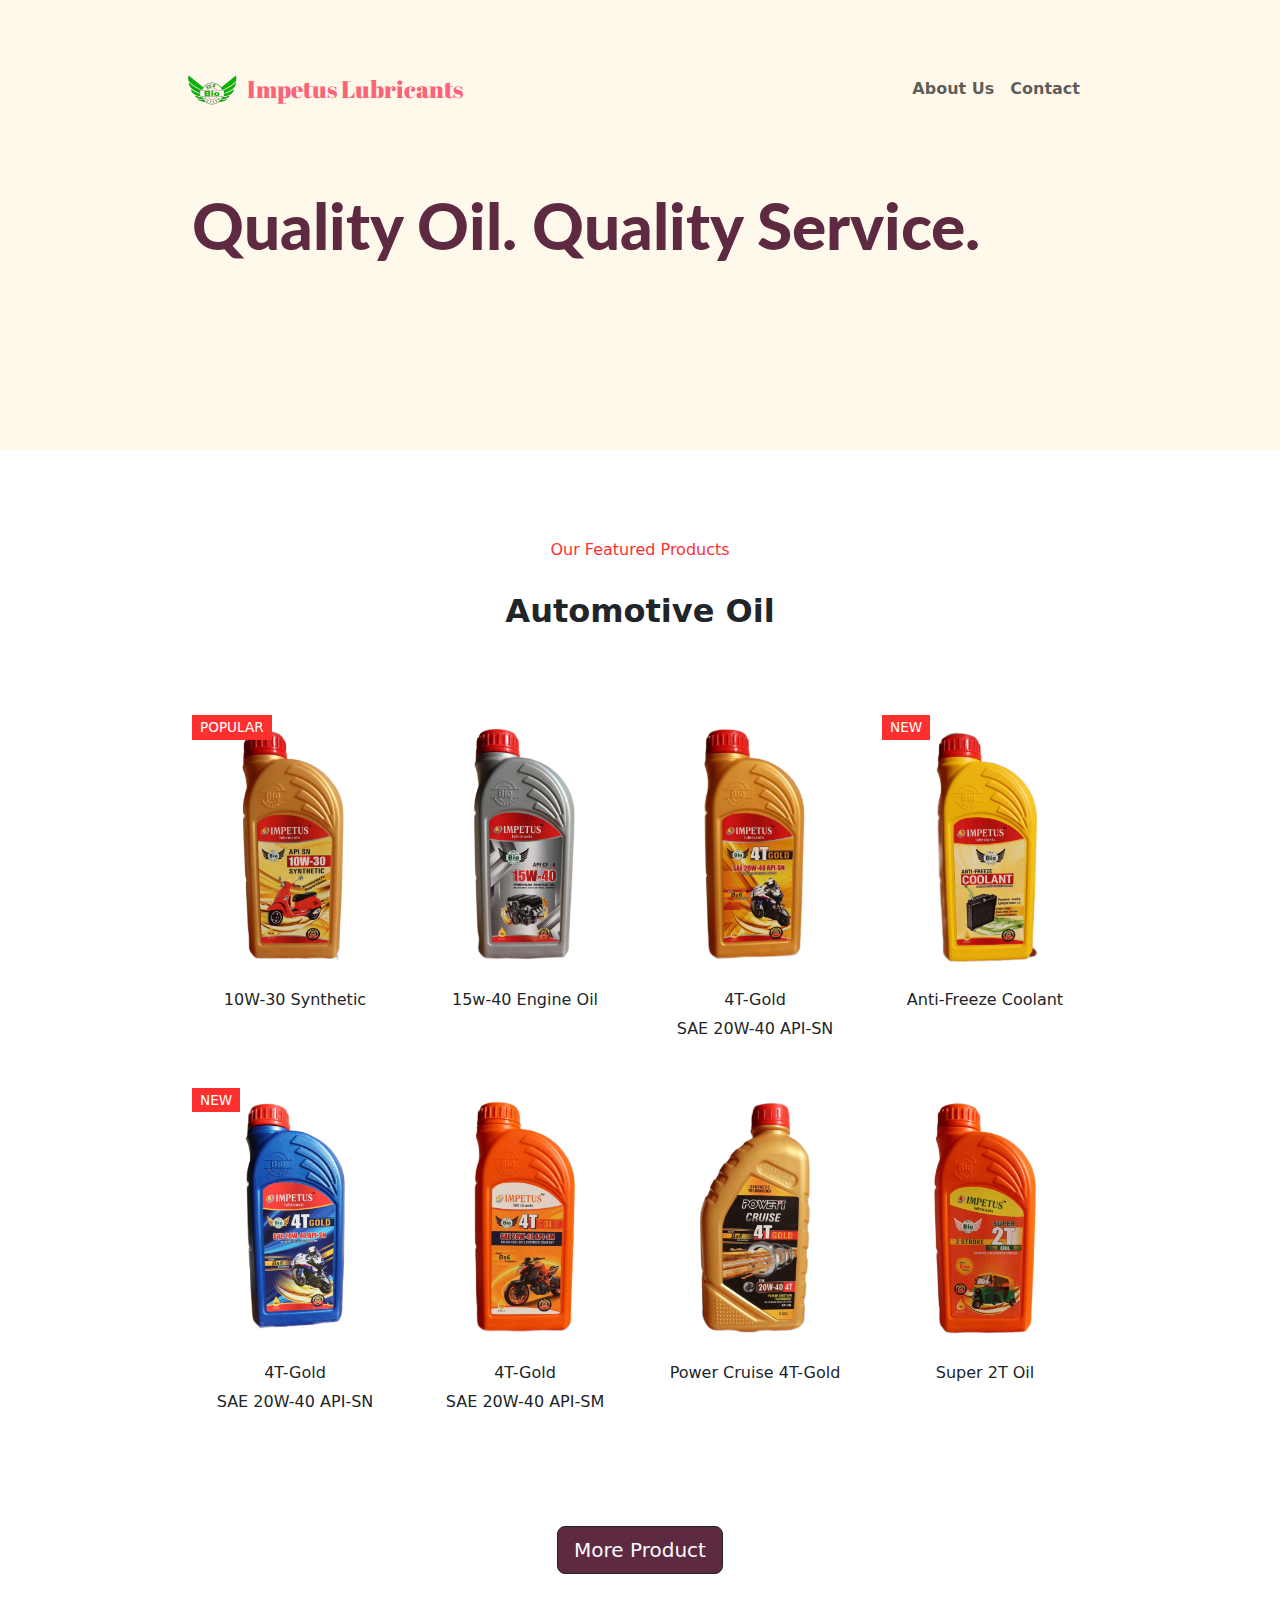
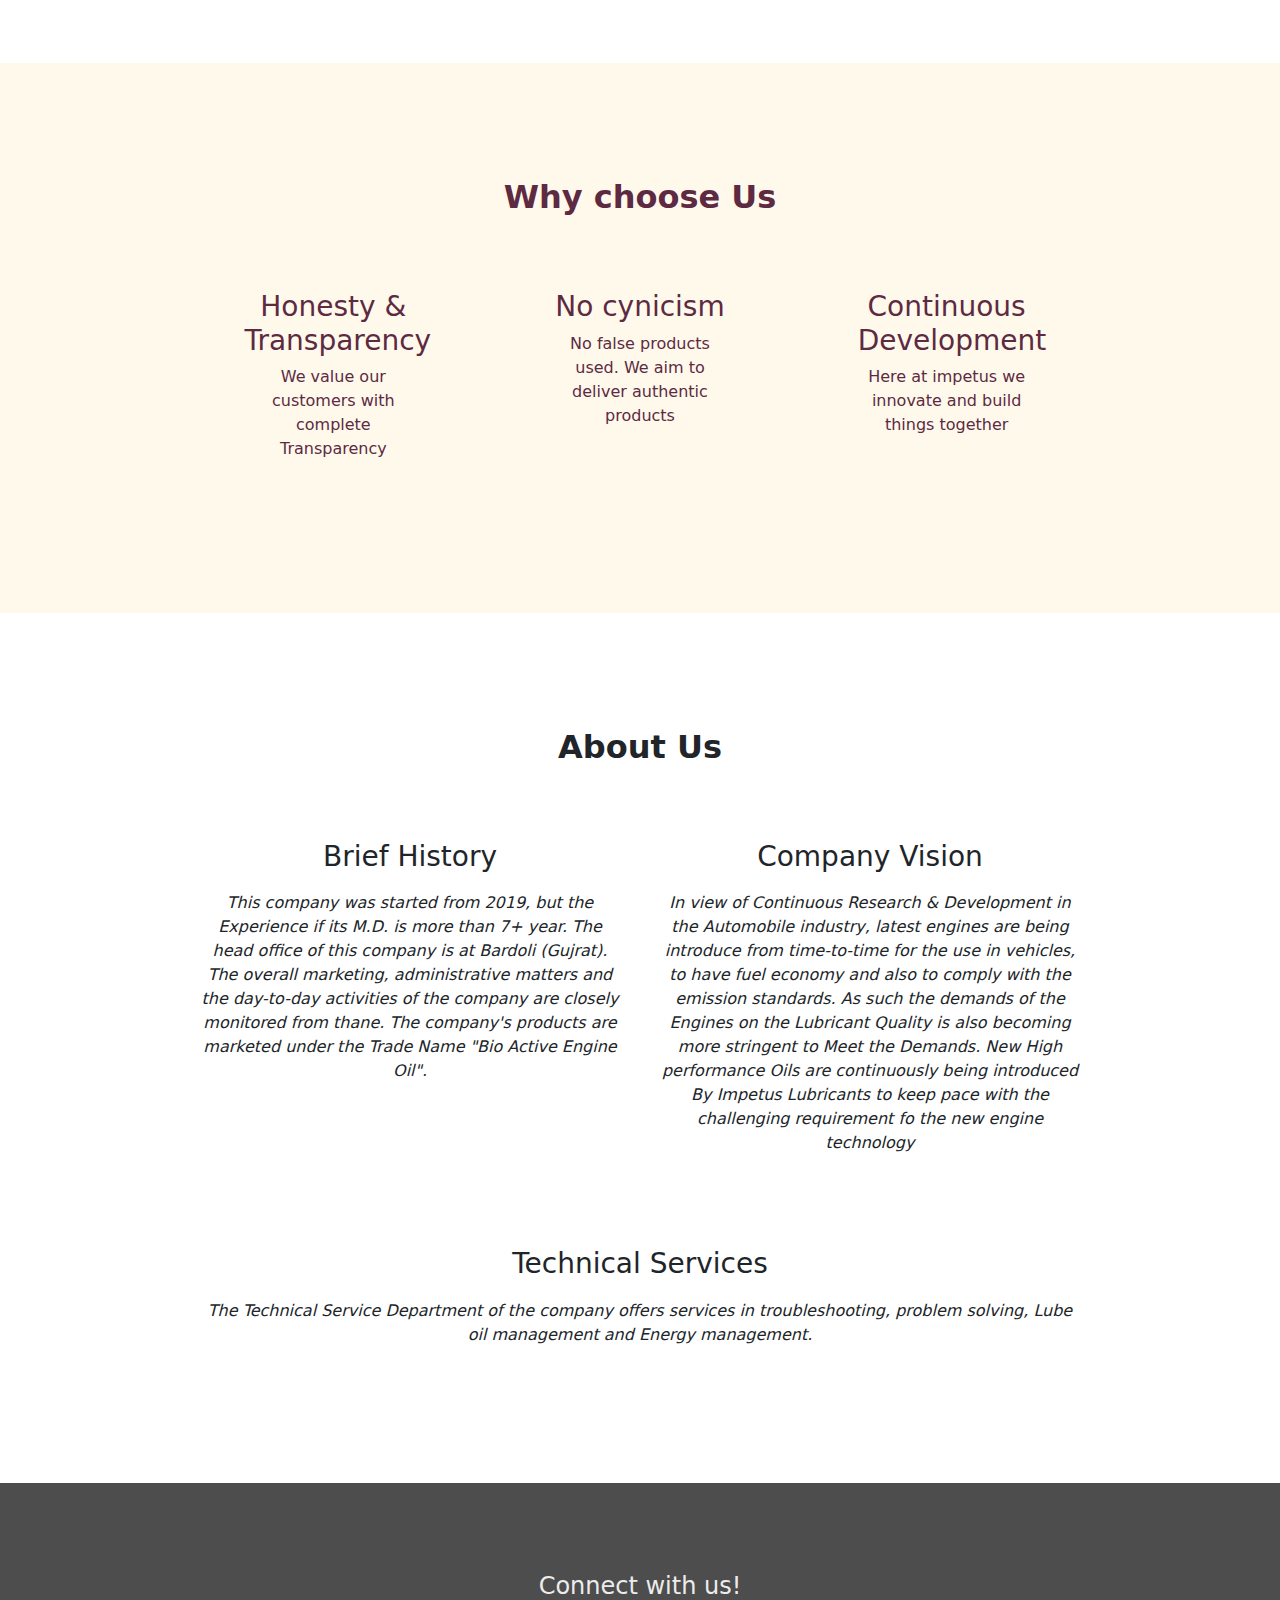
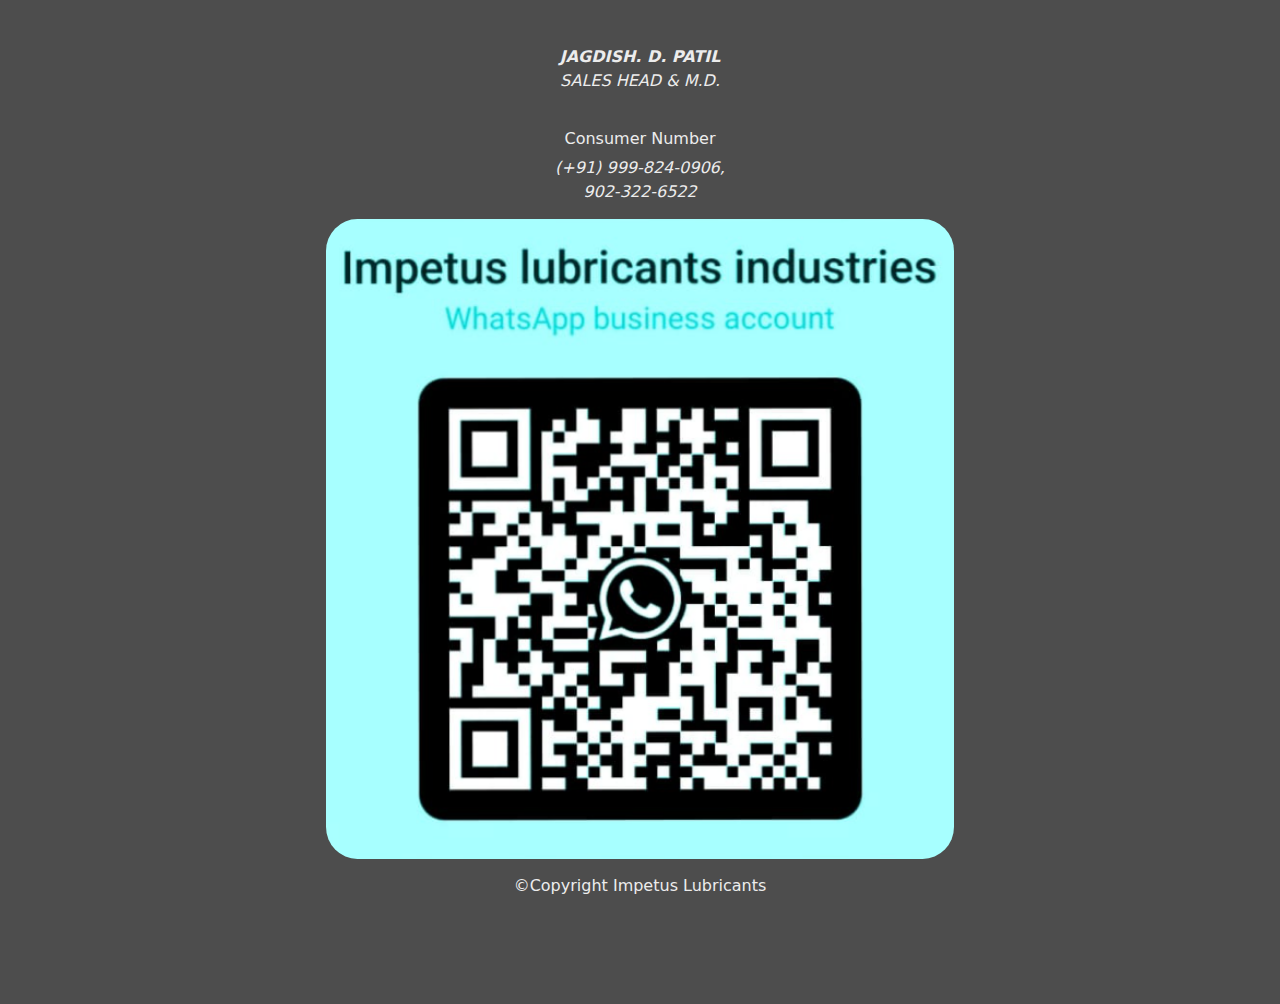
==== commit 416a1acc: "changed the sequence of the QR image" ====
--- a/index.html
+++ b/index.html
@@ -325,20 +325,21 @@
 
     <div class="container-fluid">
       <h4>Connect with us!</h4>
-      <img class="whatsappQr" src="./images/whatsappQR.png" alt="" srcset="">
-      <div class="mdname"> <em> JAGDISH . D . PATIL </em> <br>
-        <b>SALES HEAD & M.D.</b></div>
+      <div class="mdname"> <em> <b> JAGDISH. D. PATIL </b></em> <br>
+        <em>SALES HEAD & M.D.</em>
+      </div>
       <div class="phone">
         <h6>Consumer Number</h2>
           <em> <i class="fa-solid fa-phone footerIco"></i>(+91) 999-824-0906, <br>902-322-6522</em>
-
-      </div>
-
-      <i class="fa-brands fa-twitter footerIco"></i>
-      <i class="fa-brands fa-facebook footerIco"></i>
-      <i class="fa-brands fa-instagram footerIco"></i>
-      <i class="fa-solid fa-envelope footerIco"></i>
-      <p>©Copyright Impetus Lubricants</p>
+      </div>
+      <img class="whatsappQr" src="./images/whatsappQR.png" alt="" srcset="">
+      <div class="ico">
+        <i class="fa-brands fa-twitter footerIco"></i>
+        <i class="fa-brands fa-facebook footerIco"></i>
+        <i class="fa-brands fa-instagram footerIco"></i>
+        <i class="fa-solid fa-envelope footerIco"></i>
+        <p>©Copyright Impetus Lubricants</p>
+      </div>
     </div>
   </footer>
 
--- a/css/style.css
+++ b/css/style.css
@@ -307,7 +307,7 @@
 /* Footer */
 
 .whatsappQr{
-    margin: 15px 0 0 0;
+    margin: 15px 0 15px 0;
     border-radius: 5%;
     width: 70%;
 }
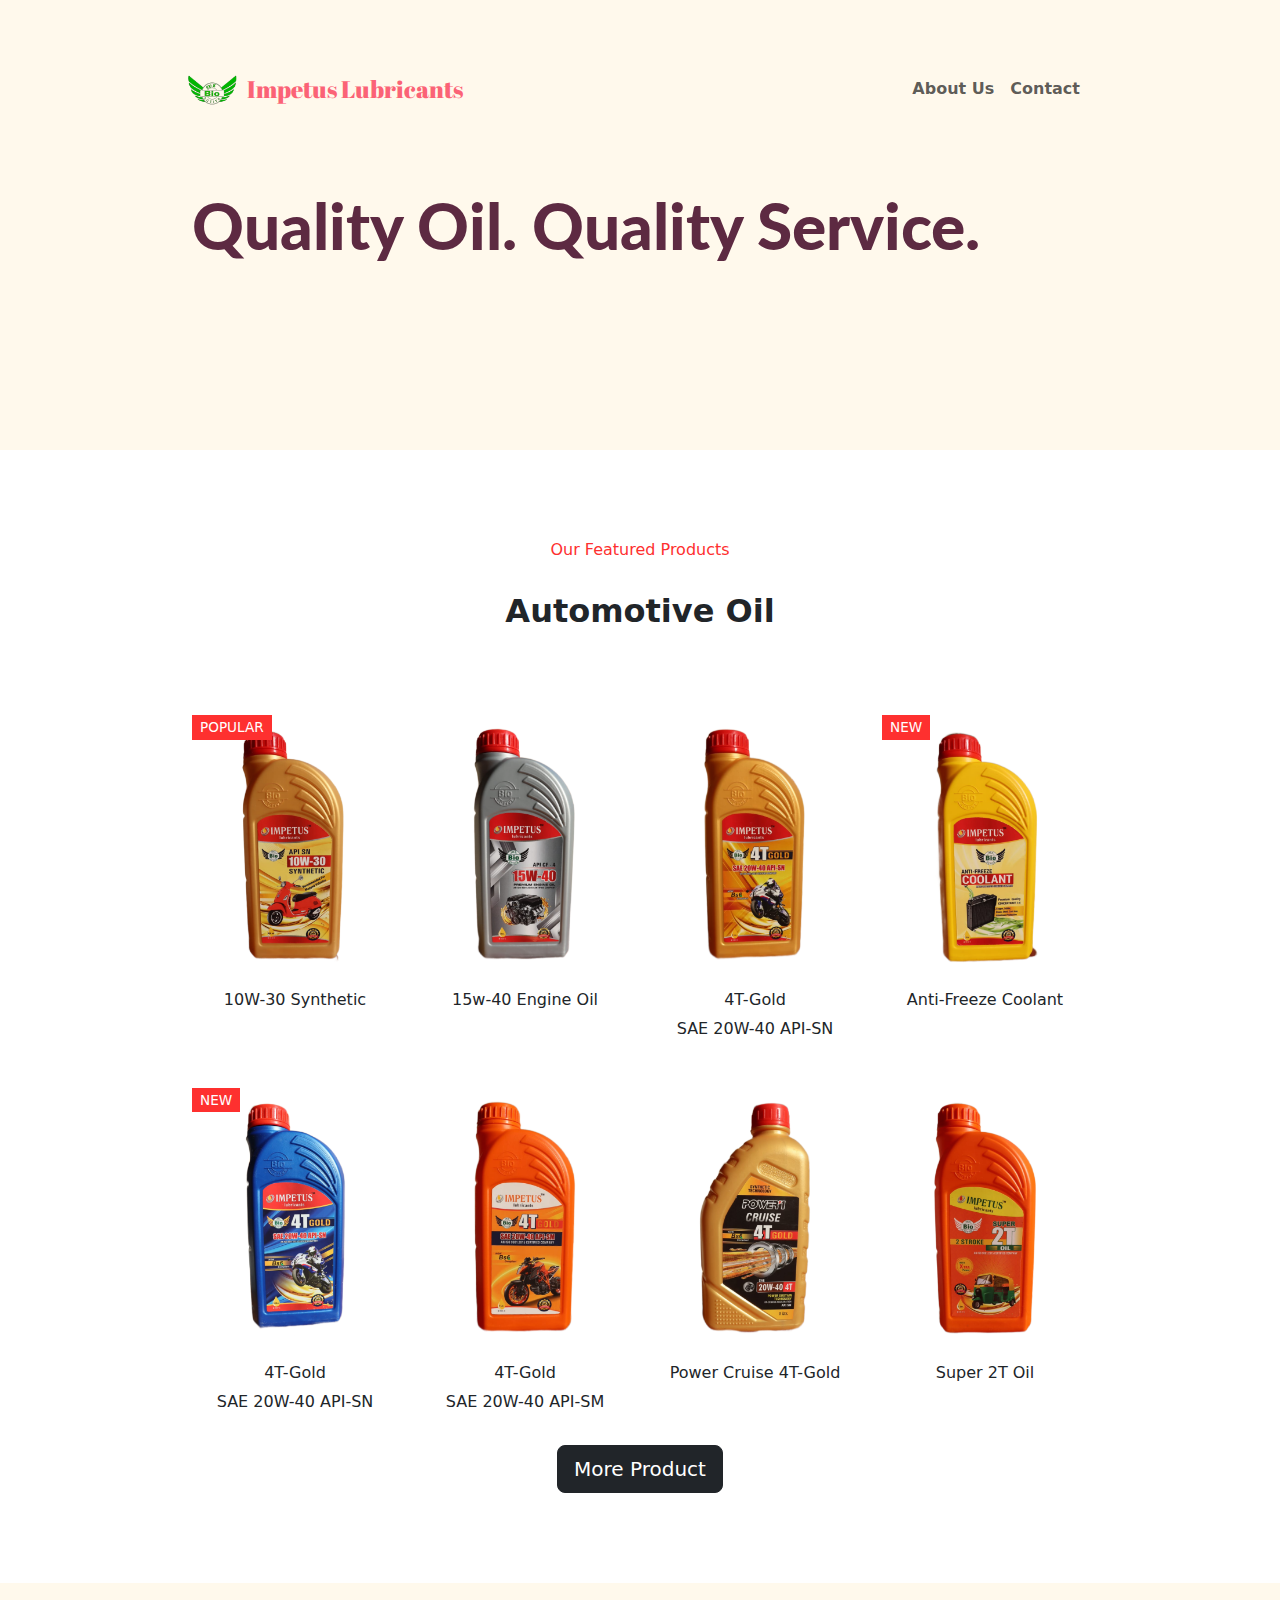
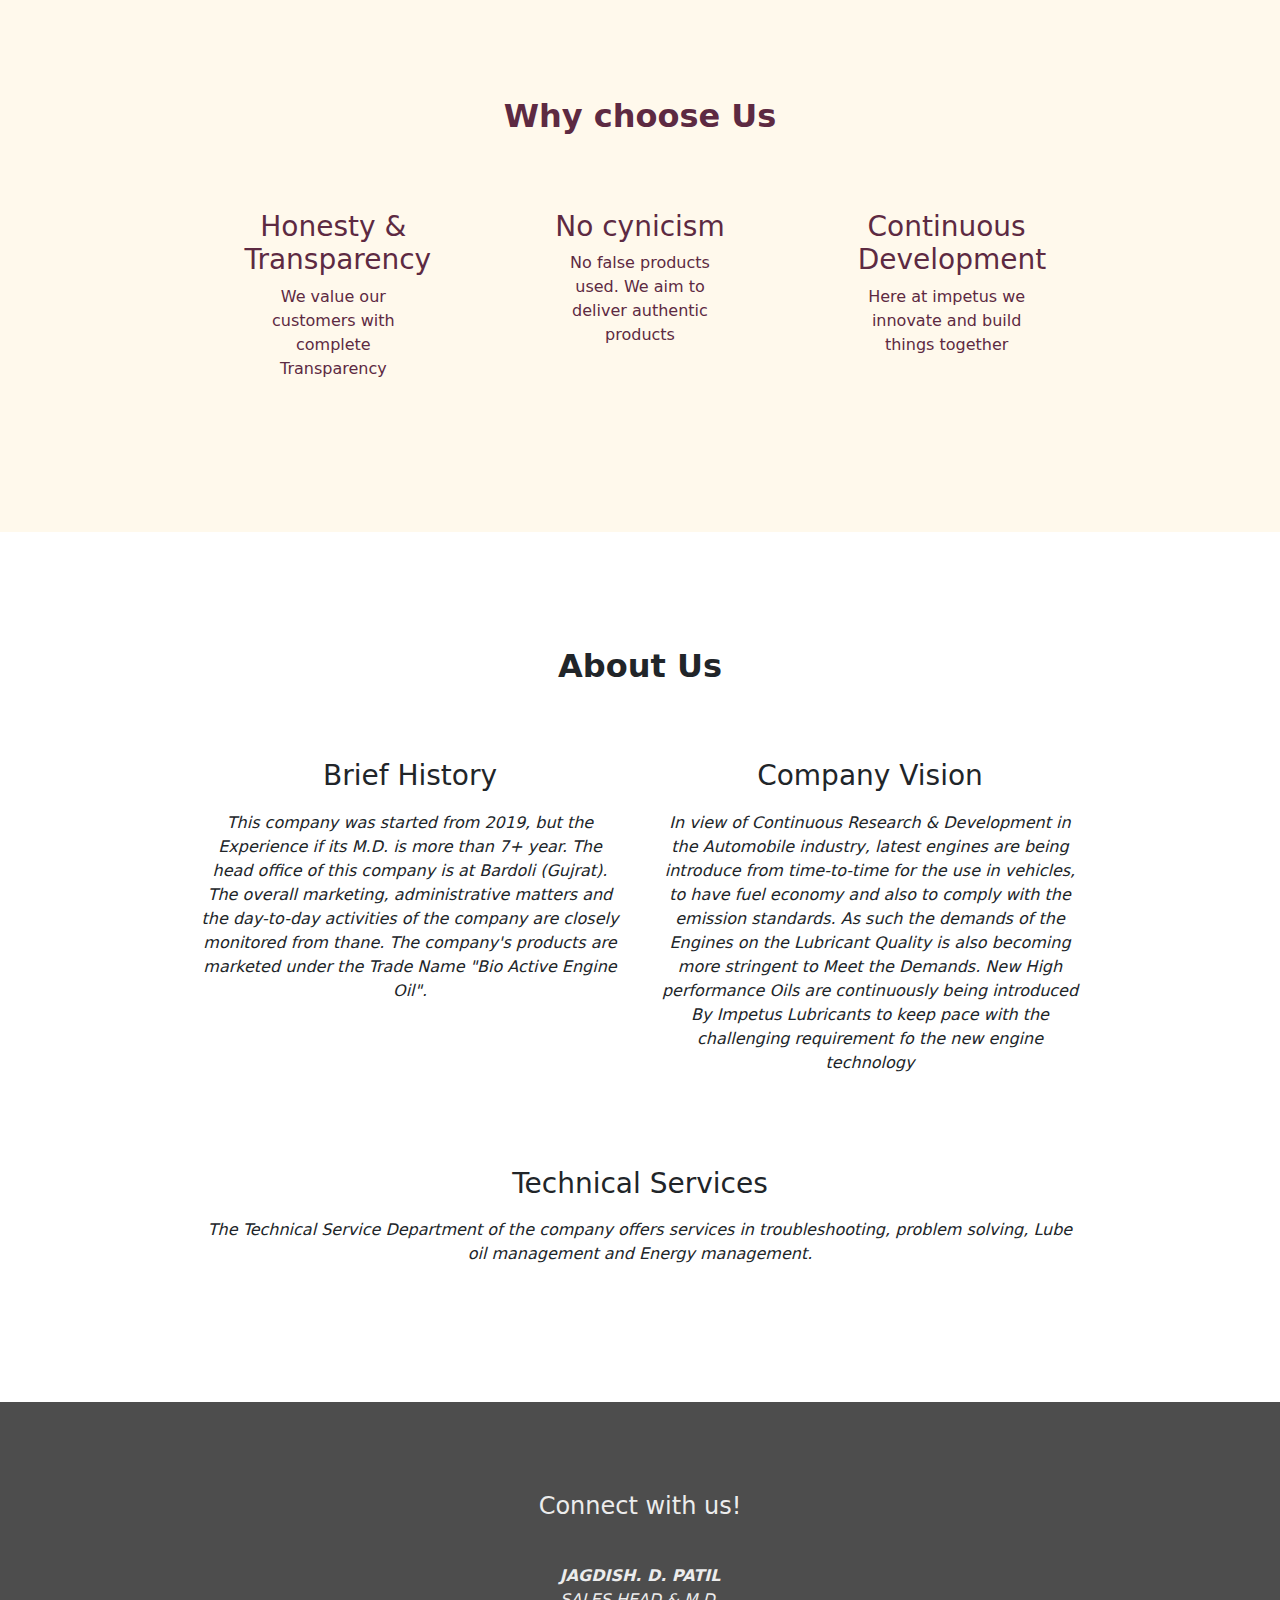
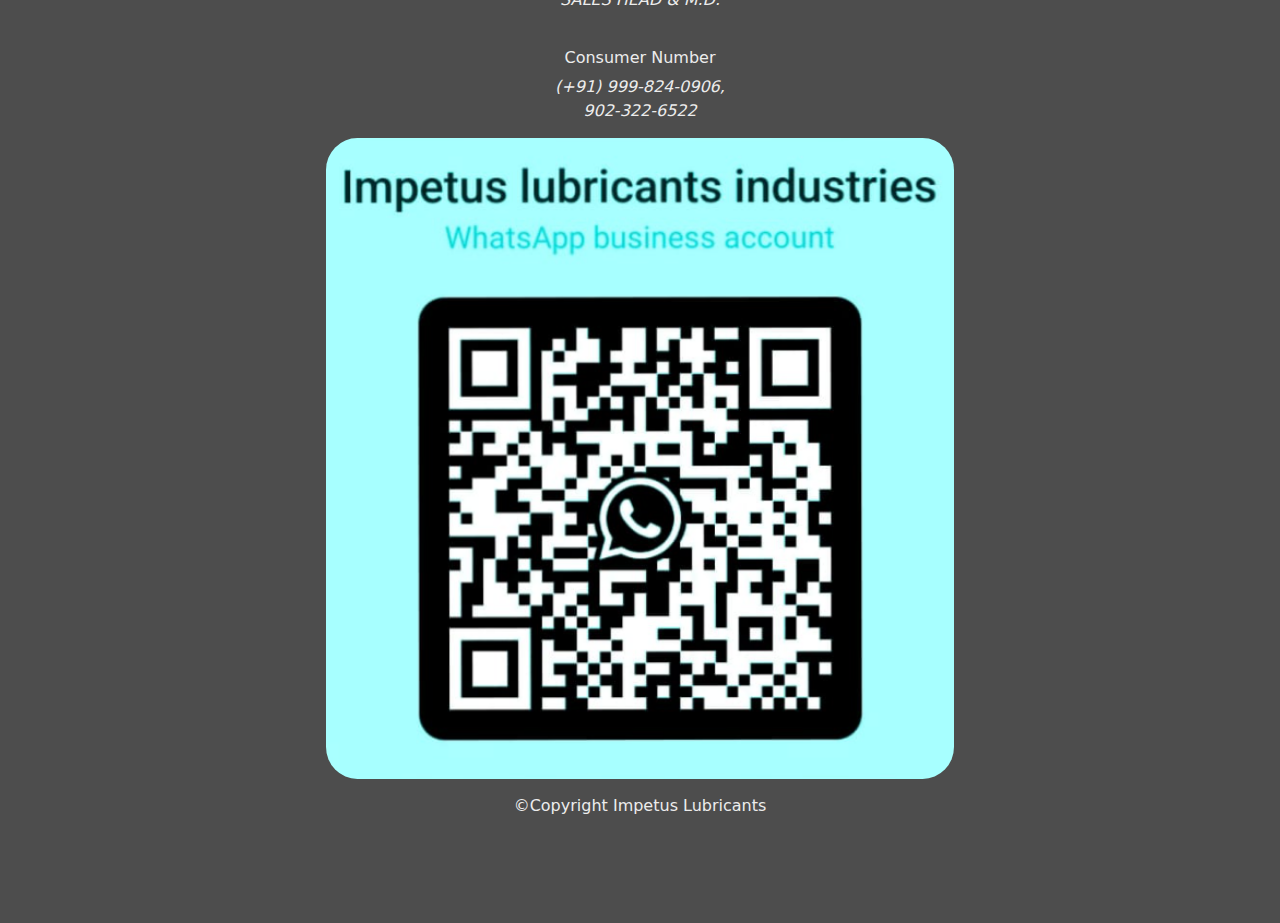
==== commit e87bed3f: "added collapsed products as cards and its css from codepen" ====
--- a/index.html
+++ b/index.html
@@ -206,52 +206,142 @@
   </section>
 
 
-  <section class="productTable">
-    <div class="row container-fluid collapse" id="prodTable">
-      <table class="table table-bordered">
-        <thead>
-          <tr>
-            <th scope="col">#</th>
-            <th scope="col">Product</th>
-            <th scope="col">Info</th>
-
-          </tr>
-        </thead>
-        <tbody>
-          <tr>
-            <th scope="row">1</th>
-            <td>10w-40</td>
-            <td>10w-40 providing strong performance for engine,
-              transmission & clutch fully technology with advance
-              formulation for performance in extreme conditions.
-              Also providing cleanliness & corrosion protection for
-              smooth performance & super acceleration. </td>
-
-          </tr>
-          <tr>
-            <th scope="row">2</th>
-            <td>20W-50</td>
-            <td>20w-50 super high performance petrol engine oil for
-              use in all modern low emission, turbo changed
-              engines. Higher protection & finest performance
-              even under extreme conditions for a smooth ride. It
-              also gives protection of gears during frequent gear
-              changes.</td>
-
-          </tr>
-          <tr>
-            <th scope="row">2</th>
-            <td>10W-30</td>
-            <td>10W-30 is high performance multi -grade engine oil
-              suitable for 2 wheelers having 4 stoke petrol
-              engines.10W-30 is recommended for all 4 stroke
-              motor cycles & scooters etc.
-            </td>
-
-          </tr>
-
-        </tbody>
-      </table>
+  <section class="productTable collapse" id="prodTable">
+    <div class="row container-fluid prod-row">
+      <h2>Special For 4-Stroke Engine Oil</h2>
+      <div class="card cont col-md-4">
+
+        <h4><b class="product-title-collapsed">10w-40</b></h4>
+        <p>10w-40 providing strong performance for engine, transmission &
+          clutch fully technology with advance formulation for performance
+          in extreme conditions. Also providing cleanliness & corrosion
+          protection for smooth performance & super acceleration.
+          <b>Packing size : 800ml , 900ml , 1ltr .</b>
+        </p>
+
+      </div>
+
+      <div class="card cont col-md-4">
+
+        <h4><b class="product-title-collapsed">20w-50</b></h4>
+        <p>20w-50 super high performance petrol engine oil for use in all
+          modern low emission, turbo changed engines. Higher protection &
+          finest performance even under extreme conditions for a smooth
+          ride. It also gives protection of gears during frequent gear changes.
+          Solution of clutch slippage at start up.</b></p>
+
+      </div>
+
+      <div class="card cont col-md-4">
+
+        <h4><b class="product-title-collapsed">Power1-4T</b></h4>
+        <p>Power1 -4T it is premium quality multi grade engine oil (SAE10w30), specially developed to meet the
+          requirements of high speed 4
+          stroke air cooled engines of new generation motorcycles.
+          <b>Packing size : 900ml , 1ltr</b>
+        </p>
+
+      </div>
+
+      <div class="card cont col-md-4">
+
+        <h4><b class="product-title-collapsed">Scootometic-10w30</b></h4>
+        <p>Scootometic is high performance multi -grade engine oil
+          suitable for 2 wheelers having 4 stoke petrol engines.
+          Scootometic is recommended for all 4 stroke motor cycles &
+          scooters etc. <b>Packing size : 800ml,900ml,50ltr,210ltr</b></p>
+
+      </div>
+
+      <div class="card cont col-md-4">
+
+        <h4><b class="product-title-collapsed">ROYALFILD 15w50</b></h4>
+        <p>ROYALFILD 15w50 advance polymers blended with special
+          additives for unmatched protection, longevity & flow. High-temperature/extreme-pressure agents made of the
+          finest
+          zinc, phosphorus & sulfur 3 compounds to withstand high-performance riding.
+          <b>Packing size: 2.5ltr, 50ltr, 200ltr.</b>
+        </p>
+
+      </div>
+
+
+    </div>
+
+
+    <div class="row container-fluid prod-row">
+      <h2>Special For Fully Synthetic Car Engine Oil</h2>
+      <div class="card cont col-md-4">
+
+        <h4><b class="product-title-collapsed">TRIPLE-QX-5W40</b></h4>
+        <p>TRIPLE-QX oils are designed to provide the highest degree
+          of protection &cleanliness for your automotive, motorcycle,
+          or marine engine. Lubricants are unique because they
+          contain poly ester base stocks , the only lubricants which
+          can withstand the tremendous heat of modern jet engines
+          <b>packing size : 3.5ltr, 4.5ltr, 5ltr, 7.5ltr, 10ltr, 50ltr, 210ltr</b>
+        </p>
+
+      </div>
+
+      <div class="card cont col-md-4">
+
+        <h4><b class="product-title-collapsed">VX-10-10W40</b></h4>
+        <p>Vx10is premium performance passenger car motor oil
+          specially developed for the most modern high output
+          gasoline powered vehicles to provide excellent protection
+          against wear & deposits & sludge build-up. It is available in
+          three different viscosity grades VIZ. SEA 5w30, SAE 10w30.
+          <b>Packing size: 3.5ltr, 4.5ltr,5ltr,7.5ltr,10ltr,50ltr,210ltr</b>
+        </p>
+
+      </div>
+
+      <div class="card cont col-md-4">
+
+        <h4><b class="product-title-collapsed">FORTUNE -5w30</b></h4>
+        <p>Fortune oils are designed to provide the highest degree of
+          protection & cleanliness for your automotive ,motorcycle,
+          or marine engine . lubricants are unique because they
+          contain poly ester base stocks, the only lubricants which can
+          withstand the tremendous heat of modern jet engines</p>
+
+      </div>
+
+      <div class="card cont col-md-4">
+
+        <h4><b class="product-title-collapsed">EXTEREME-10W30</b></h4>
+        <p>EXTEREME Exceeds The Most Stringent performance
+          requirements of API JASO MA2 & the value train wear
+          requirements of API-SM/CH .Having friction modifier up
+          keeping of liner cleanliness due to high detergency . helps
+          to reduce fuel consumption.</p>
+
+      </div>
+
+      <div class="card cont col-md-4">
+
+        <h4><b class="product-title-collapsed">Nitro-15w40(CF-4,CH-4,CL-4+)</b></h4>
+        <p>NITRO 15W40 is very high oxidation stability protect against
+          the formulation of gum & varnishes & Increase oil life
+          .minimize application problem reduces maintenance cost
+          extended oil changed period. Maintains power output.</p>
+
+      </div>
+
+      <div class="card cont col-md-4">
+
+        <h4><b class="product-title-collapsed">MOTOJET-20W40</b></h4>
+        <p>MOTOJET Super High Performance engine oil for use in all
+          modern low emission , Excellent thermo-oxidative stability
+          controls deposits and viscosity increase facilitation longer
+          drain intervals advanced detergency reduces deposits &
+          enhances engine cleanliness , bettor soot handling
+          capability engines used in mining , construction , agriculture
+          and other off-highway.</p>
+
+      </div>
+    </div>
     </div>
 
   </section>
--- a/css/style.css
+++ b/css/style.css
@@ -3,10 +3,11 @@
 }
 
 /* Navbar Brand */
-.logo{
-    margin: 0 10px 0 0; 
-}
-#logotext{
+.logo {
+    margin: 0 10px 0 0;
+}
+
+#logotext {
     font-family: 'Abril Fatface', cursive;
     font-size: 1.5rem;
     color: #FB6376;
@@ -14,12 +15,14 @@
     justify-content: center;
     align-items: center;
 }
-.nav-ele{
+
+.nav-ele {
     padding: 0;
     display: flex;
     justify-content: center;
     align-items: center;
 }
+
 .navbar-brand {
     font-family: 'Abril Fatface', cursive;
     font-size: 1.5rem;
@@ -36,7 +39,7 @@
 }
 
 /* Navbar Button */
-.navbar-toggler{
+.navbar-toggler {
     margin: 0 0 0 10px;
 }
 
@@ -55,7 +58,7 @@
 }
 
 /* Most medium headings are also title headings */
-.title-headings{
+.title-headings {
     padding: 25px 10px 20px;
 }
 
@@ -66,7 +69,7 @@
 /* Title */
 #title {
     height: 50vh;
-    
+
 }
 
 #titleLine {
@@ -75,7 +78,7 @@
 
 /* Head */
 
-#head .container-fluid{
+#head .container-fluid {
     padding: 0 15% 0;
 }
 
@@ -84,13 +87,13 @@
     padding: 7% 15%;
 }
 
-#head.container-fluid{
+#head.container-fluid {
     padding: 0 15%;
 }
 
 /* Title container-fluid */
 
-.title-container{
+.title-container {
     padding: 4% 15%;
 }
 
@@ -101,29 +104,52 @@
     color: #5d2a42;
 }
 
-.white-section {
-    
-}
-
-/* Product Table section */
-#prodTable{
+.white-section {}
+
+
+
+/* PRODUCT COLLAPSED PRODUCT SECTION */
+.card {
+    /* Add shadows to create the "card" effect */
+    box-shadow: 0 4px 8px 0 rgba(0, 0, 0, 0.2);
+    transition: 0.3s;
+}
+
+/* On mouse-over, add a deeper shadow */
+.card:hover {
+    box-shadow: 0 8px 16px 0 rgba(0, 0, 0, 0.2);
+}
+
+/* Add some padding inside the card container */
+.cont {
+    padding: 7% 10%;
+    margin: 5% 7%;
+    text-align: justify;
+
+
+    &:after {
+        content: "";
+        display: inline-block;
+        width: 100%;
+    }
+}
+
+.prod-row {
+    padding: 7% 10%;
     margin: 0;
-    text-align: left;
-}
-
-#prodTable.container-fluid{
-    padding: 7% 8%;
-}
-
-.productTable{
-    background-color: #fbfbfb;
-}
-
-.tablebtn{
-    background-color: #5d2a42;
-    color: #fbfbfb;
-    margin: 9% 0 0 0;
-}
+    display: flex;
+    justify-content: center;
+    align-items: center;
+}
+
+.product-title-collapsed {
+    padding: 3px;
+    background-color: #39FF14;
+    border-radius: 5%;
+}
+
+
+
 
 /* Products */
 a,
@@ -145,6 +171,7 @@
     color: #fe302f;
     font-weight: 500;
 }
+
 /* 
 .section-products .header h2 {
 font-size: 2.2rem;
@@ -208,18 +235,22 @@
     background: url(../images/products/anti-freeze-coolant.png) no-repeat center;
     background-size: cover;
 }
+
 .section-products #product-5 .part-1::before {
     background: url(../images/products/4T-gold-2.png) no-repeat center;
     background-size: cover;
 }
+
 .section-products #product-6 .part-1::before {
     background: url(../images/products/4T-gold.png) no-repeat center;
     background-size: cover;
 }
+
 .section-products #product-7 .part-1::before {
     background: url(../images/products/power-cruise-oil-20w-40-40t.png) no-repeat center;
     background-size: cover;
 }
+
 .section-products #product-8 .part-1::before {
     background: url(../images/products/super-2t-oil.png) no-repeat center;
     background-size: cover;
@@ -275,9 +306,11 @@
 .features-icon {
     transition: 0.3s;
 }
+
 .features-icon {
     color: #5d2a42;
 }
+
 .features-icon:hover {
     color: #a56283;
 
@@ -288,25 +321,25 @@
 }
 
 /* ABOUT US */
-#about{}
-
-.about-box{
+#about {}
+
+.about-box {
     /* margin: 2%; */
     padding: 5% 2%;
 }
 
-.about-title{
+.about-title {
     padding: 0 0 10px;
 }
 
-.mdname{
+.mdname {
     padding: 4%;
 }
 
 
 /* Footer */
 
-.whatsappQr{
+.whatsappQr {
     margin: 15px 0 15px 0;
     border-radius: 5%;
     width: 70%;
@@ -328,19 +361,20 @@
         font-size: 1.5rem;
 
     }
-    .title-container{
+
+    .title-container {
         padding: 6% 15%;
     }
-    
+
     .big-headings {
         font-size: 2.2rem;
     }
-    
-    .feature-box{
+
+    .feature-box {
         padding: 10% 13%;
     }
 
-    .about-box{
+    .about-box {
         padding: 10% 5%;
     }
 }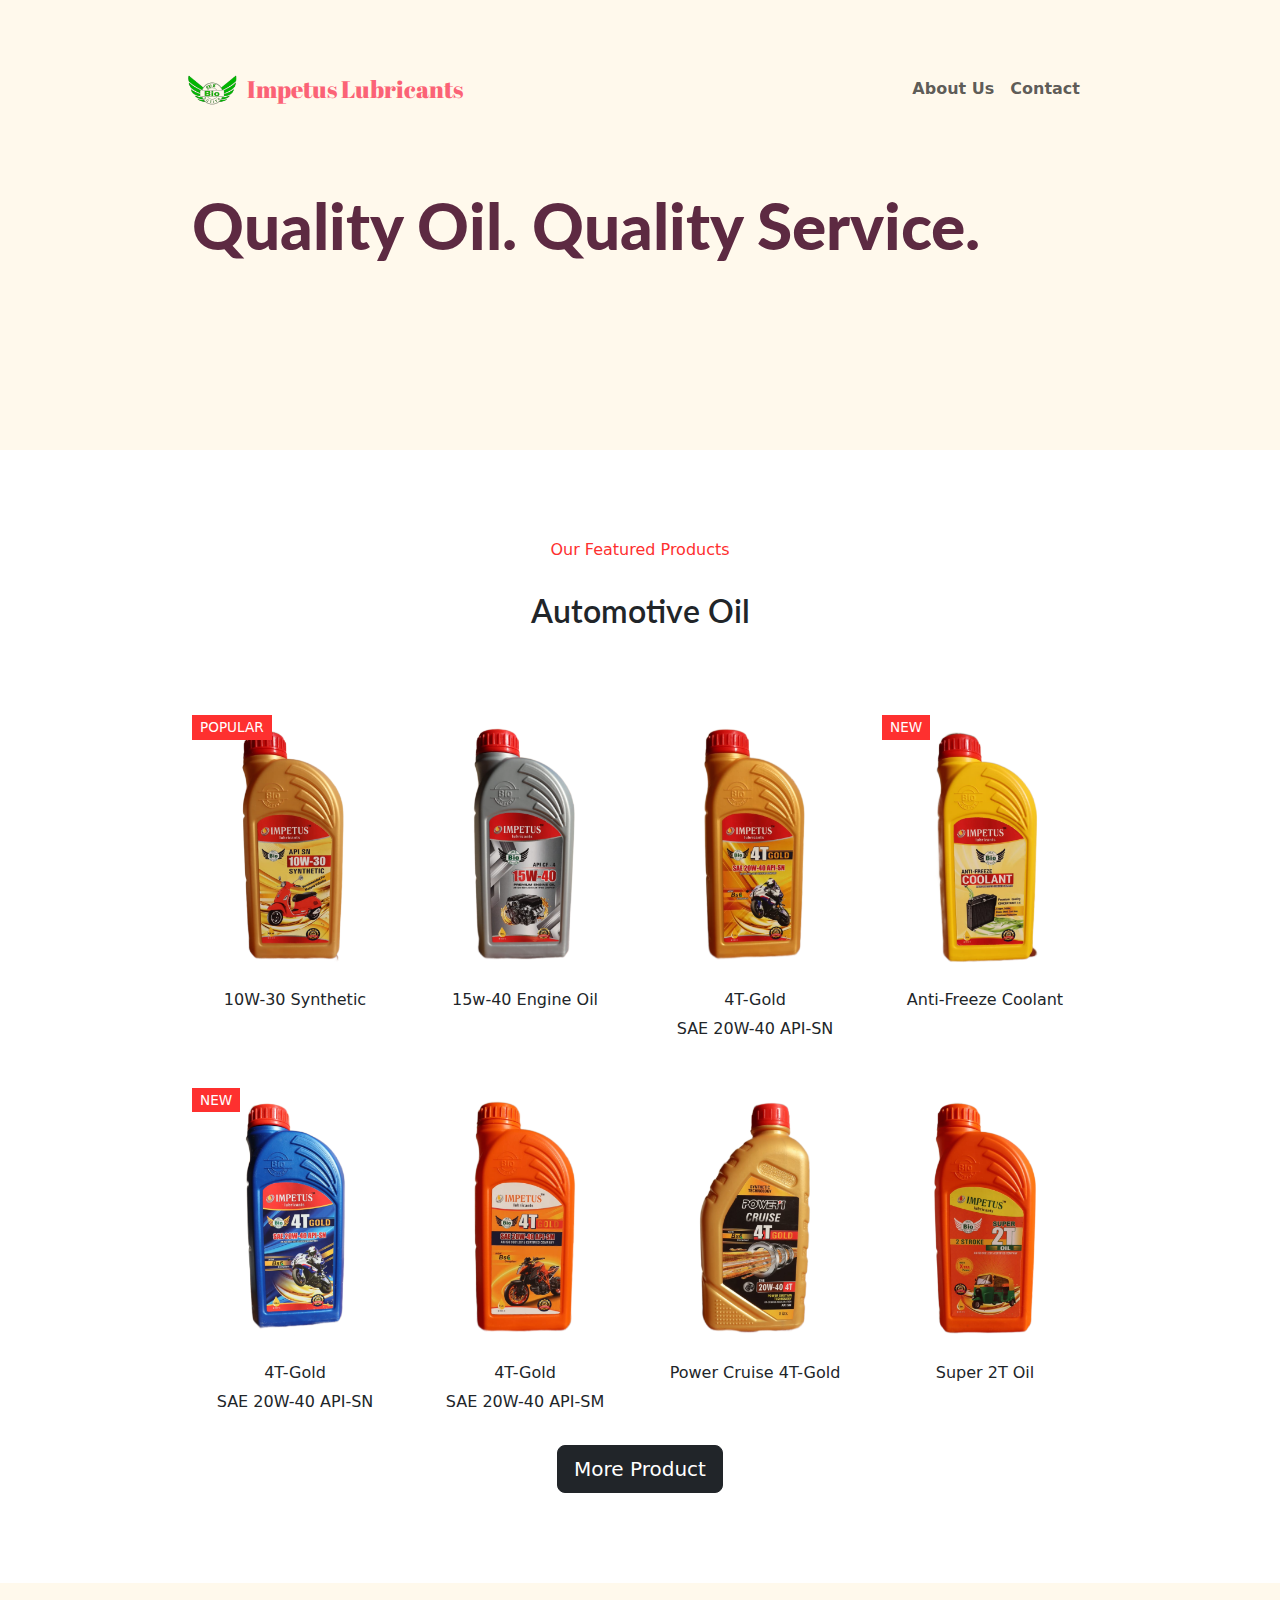
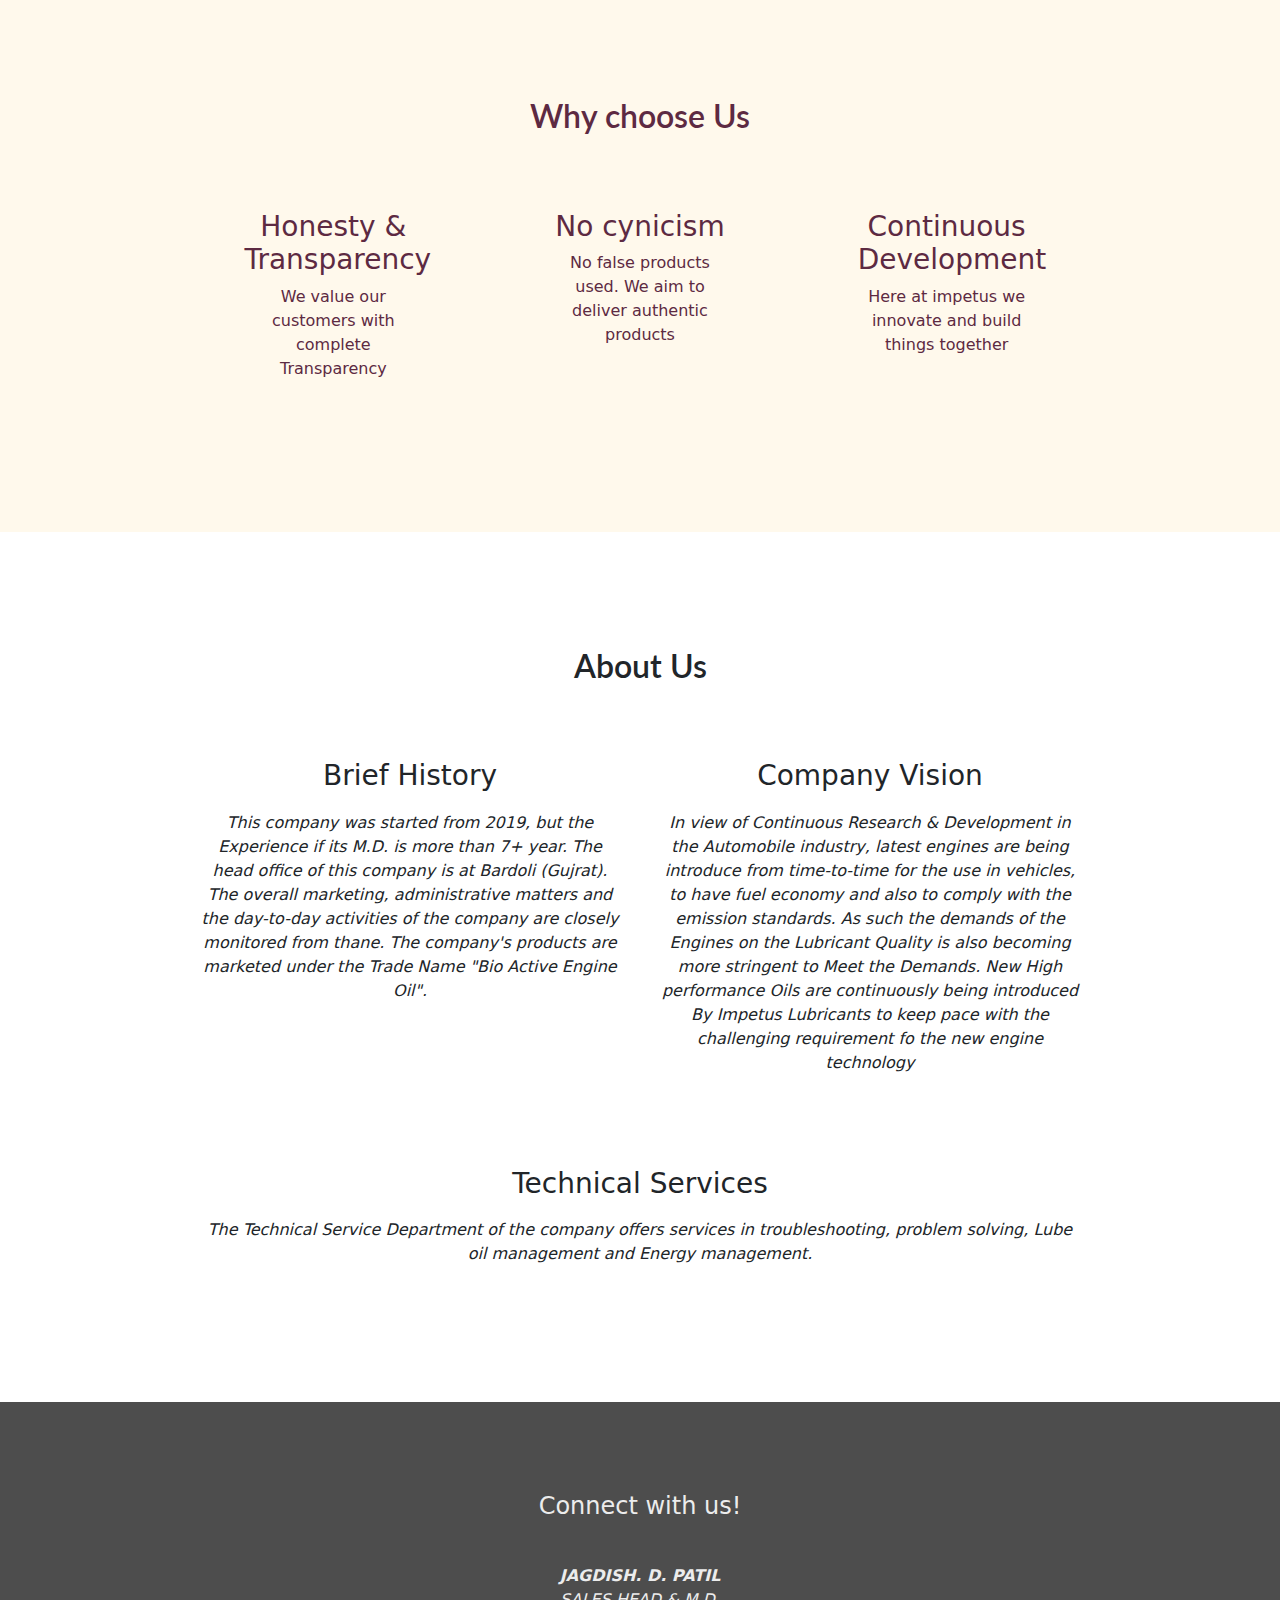
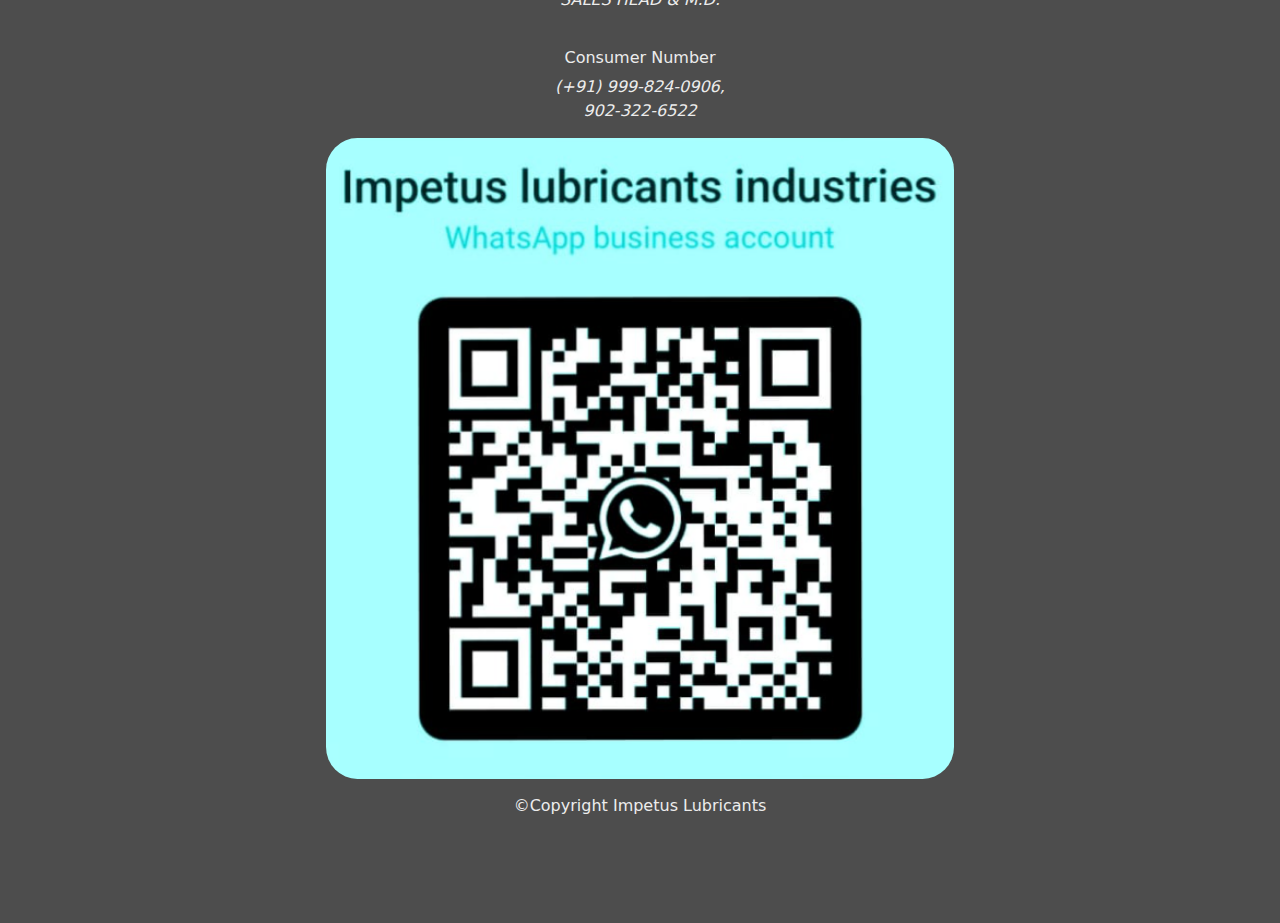
==== commit ed03d7dd: "changed font size of collapsed product h2" ====
--- a/index.html
+++ b/index.html
@@ -208,7 +208,7 @@
 
   <section class="productTable collapse" id="prodTable">
     <div class="row container-fluid prod-row">
-      <h2>Special For 4-Stroke Engine Oil</h2>
+      <h2 class="medium-headings title-headings">Special For 4-Stroke Engine Oil</h2>
       <div class="card cont col-md-4">
 
         <h4><b class="product-title-collapsed">10w-40</b></h4>
@@ -270,7 +270,7 @@
 
 
     <div class="row container-fluid prod-row">
-      <h2>Special For Fully Synthetic Car Engine Oil</h2>
+      <h2 class="medium-headings title-headings">Special For Fully Synthetic Car Engine Oil</h2>
       <div class="card cont col-md-4">
 
         <h4><b class="product-title-collapsed">TRIPLE-QX-5W40</b></h4>
--- a/css/style.css
+++ b/css/style.css
@@ -53,6 +53,7 @@
 }
 
 .medium-headings {
+    font-family: 'Lato', sans-serif;
     font-size: 2rem;
     font-weight: 600;
 }
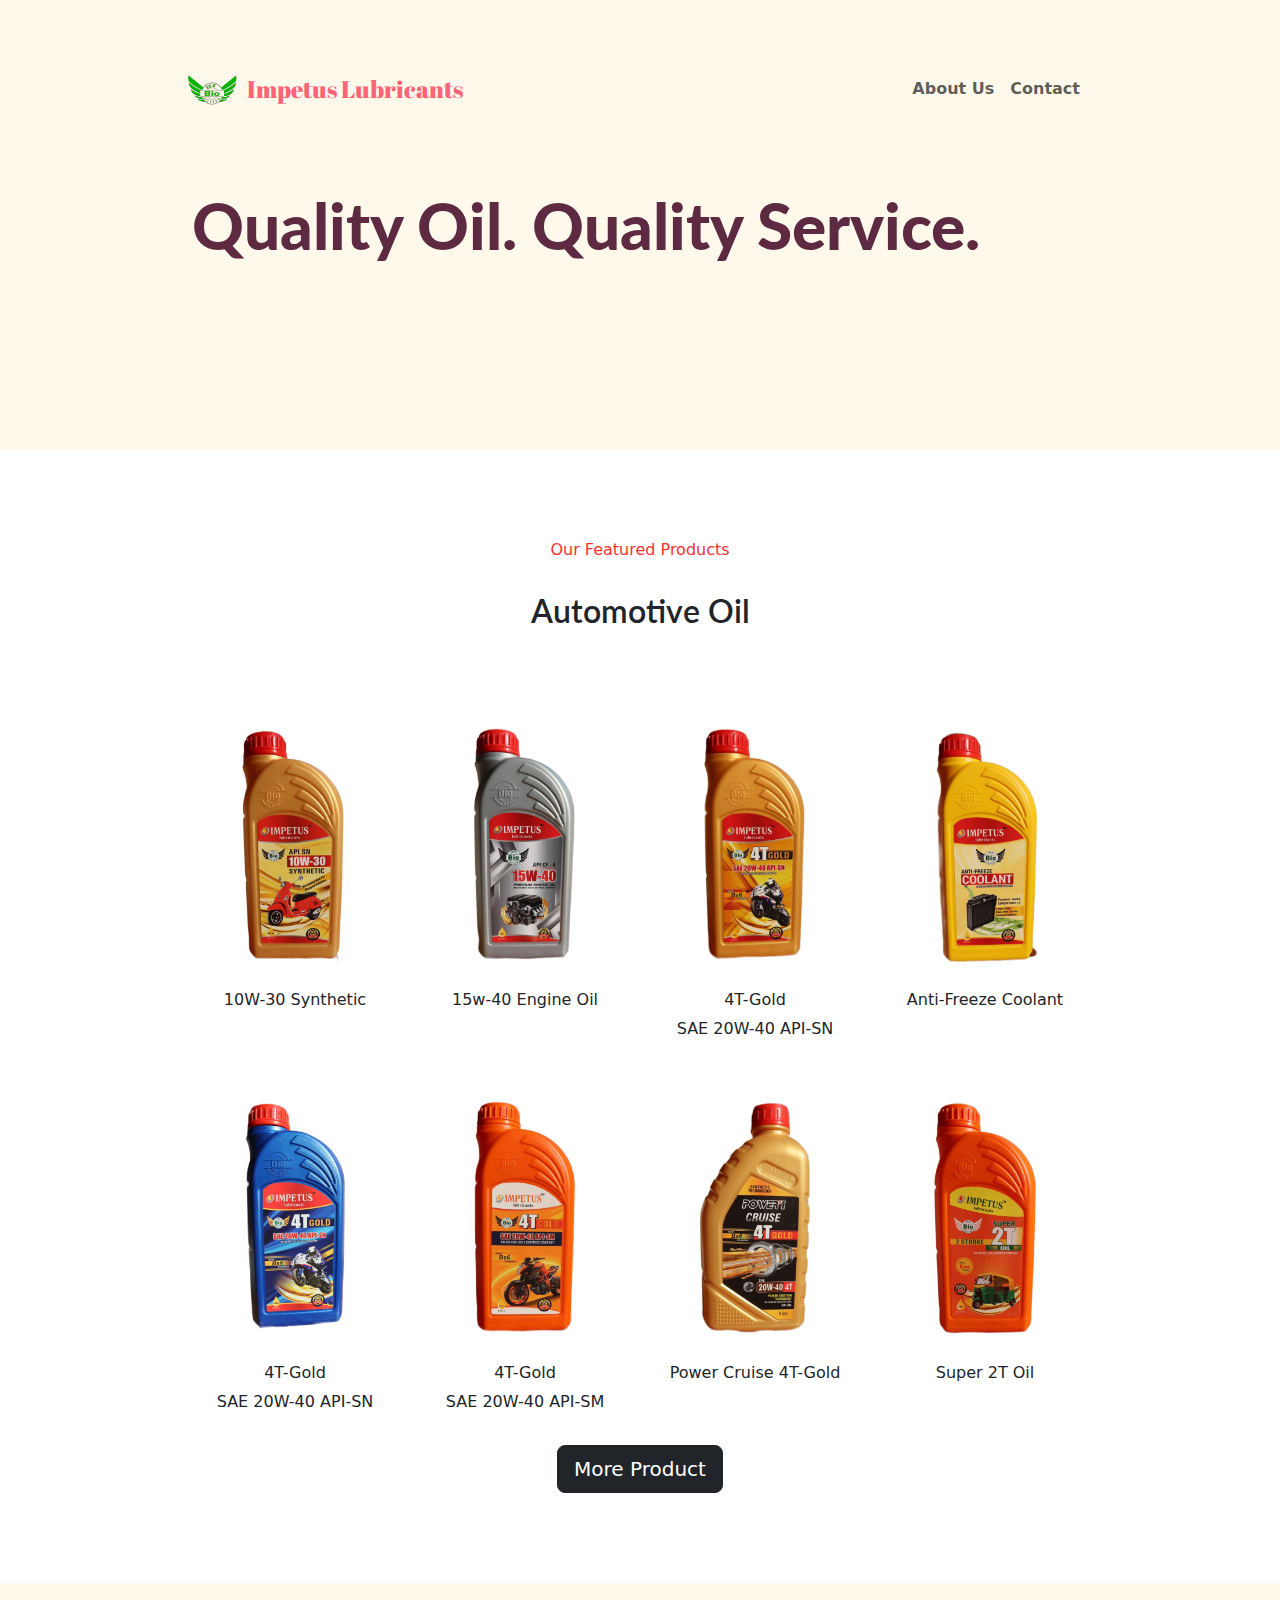
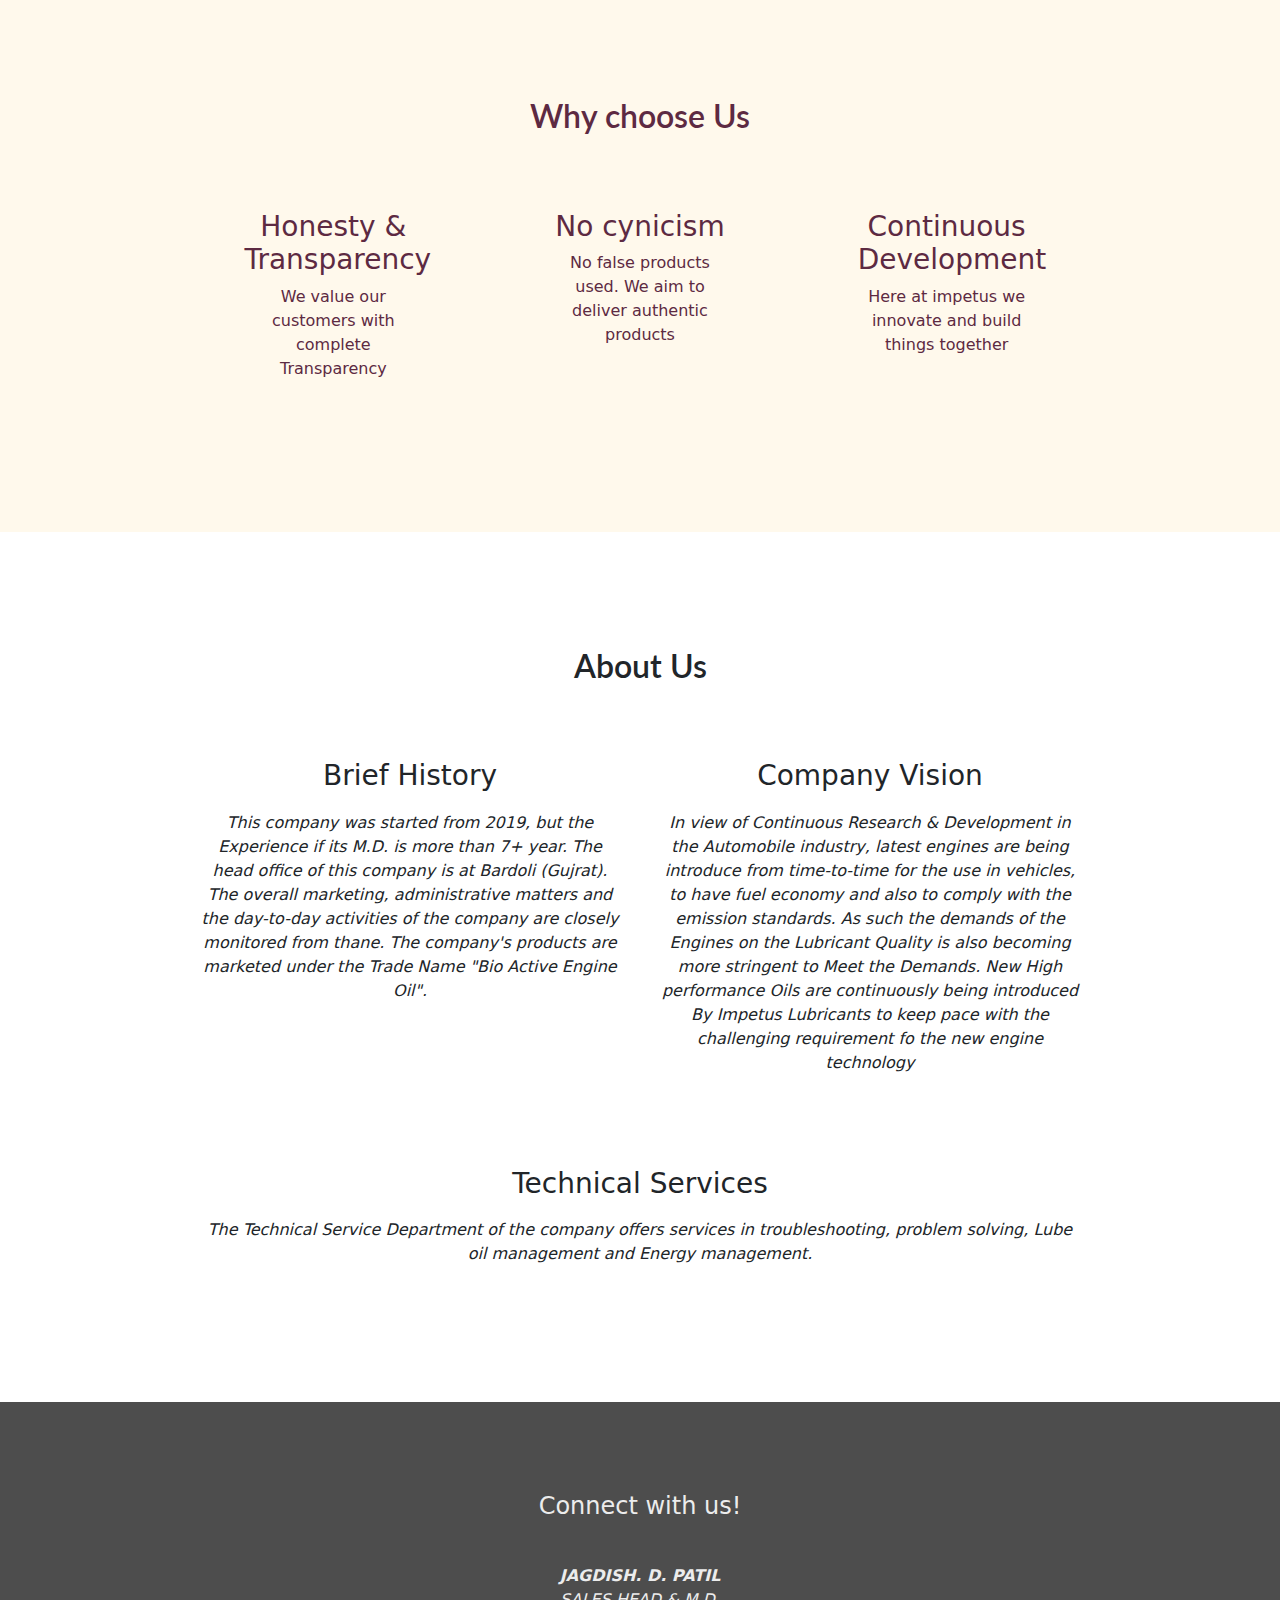
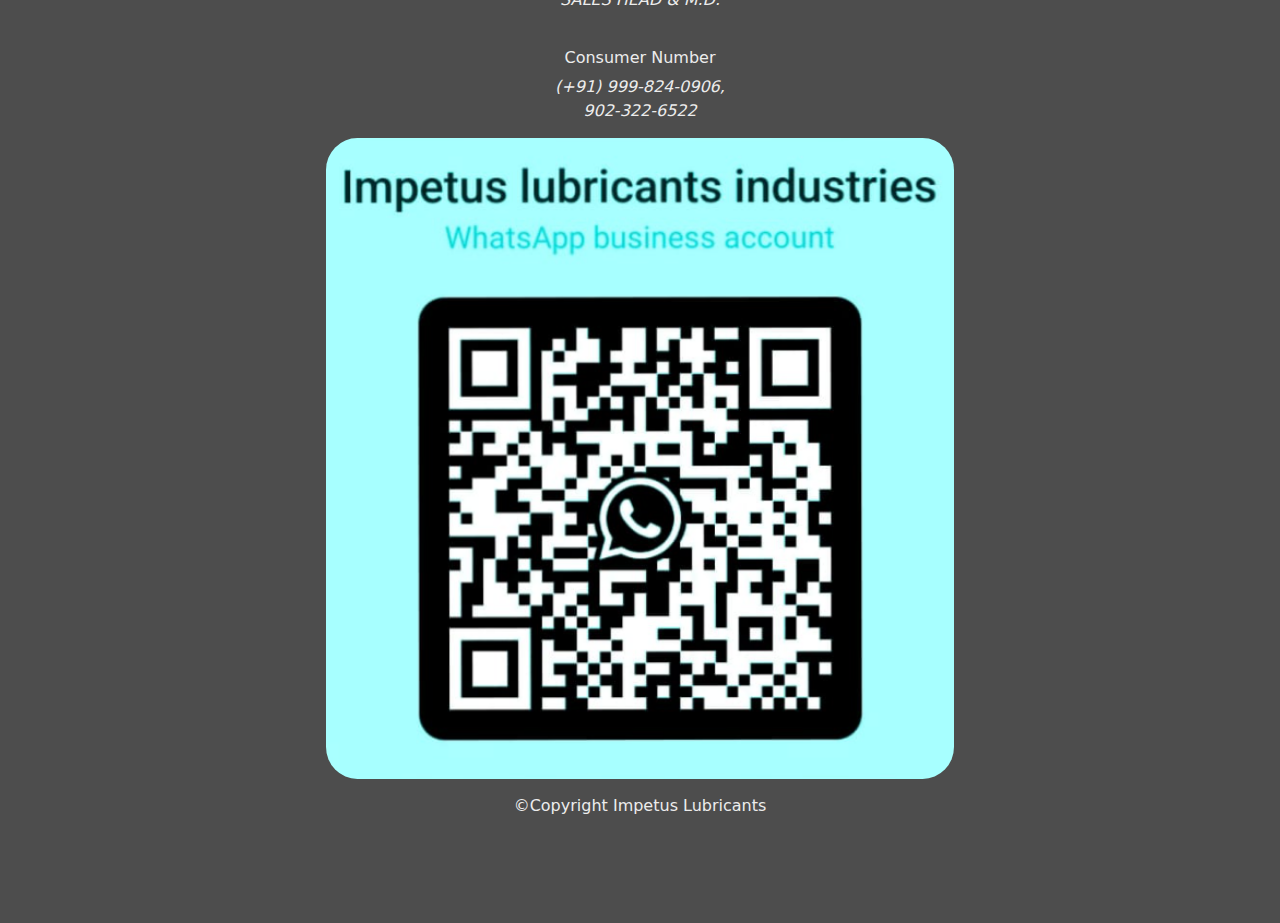
==== commit c1a66f51: "commented out the product span label" ====
--- a/index.html
+++ b/index.html
@@ -95,7 +95,7 @@
         <div class="col-md-6 col-lg-3 col-xl-3 col-6">
           <div id="product-1" class="single-product">
             <div class="part-1">
-              <span class="new">Popular</span>
+              <!-- <span class="new">Popular</span> -->
             </div>
             <div class="part-2">
               <h3 class="product-title">10W-30 Synthetic</h3>
@@ -136,7 +136,7 @@
         <div class="col-md-6 col-lg-3 col-xl-3 col-6">
           <div id="product-4" class="single-product">
             <div class="part-1">
-              <span class="new">new</span>
+              <!-- <span class="new">new</span> -->
 
             </div>
             <div class="part-2">
@@ -150,7 +150,7 @@
         <div class="col-md-6 col-lg-3 col-xl-3 col-6">
           <div id="product-5" class="single-product">
             <div class="part-1">
-              <span class="new">new</span>
+              <!-- <span class="new">new</span> -->
 
             </div>
             <div class="part-2">
